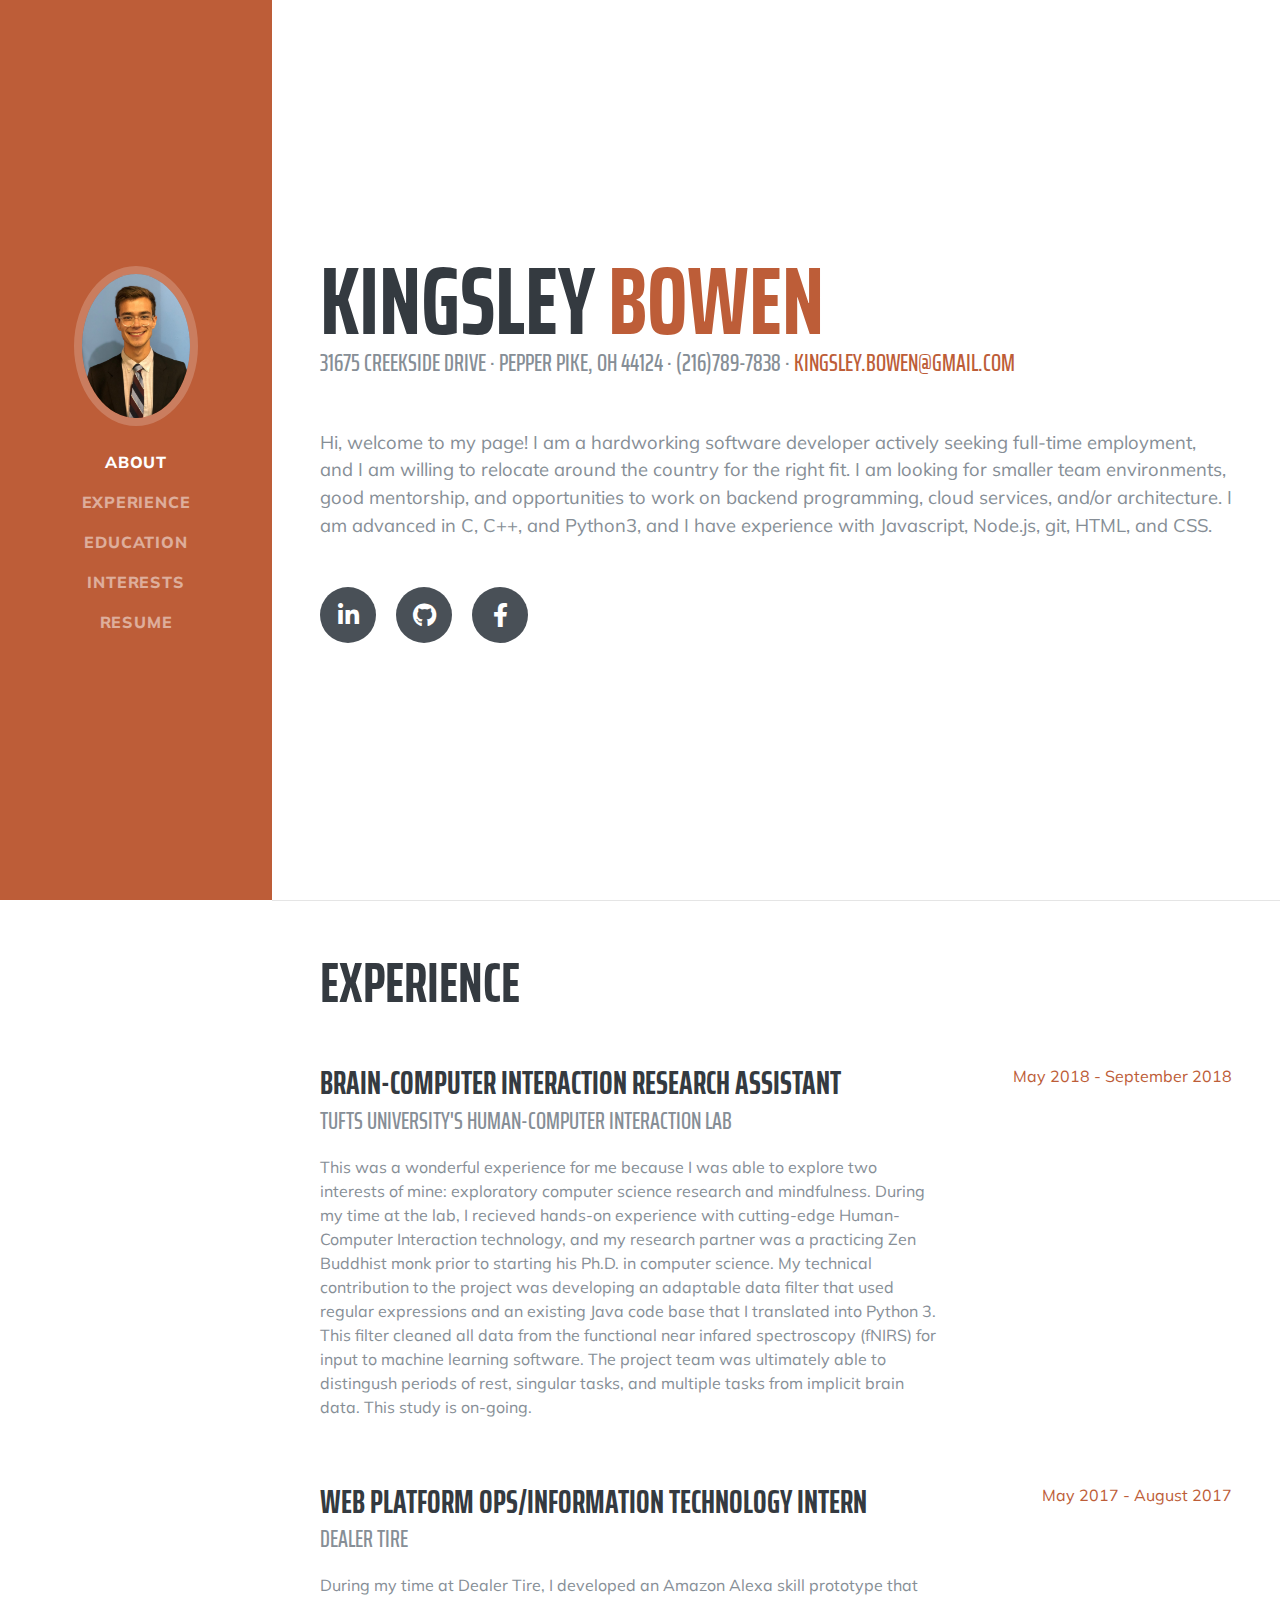
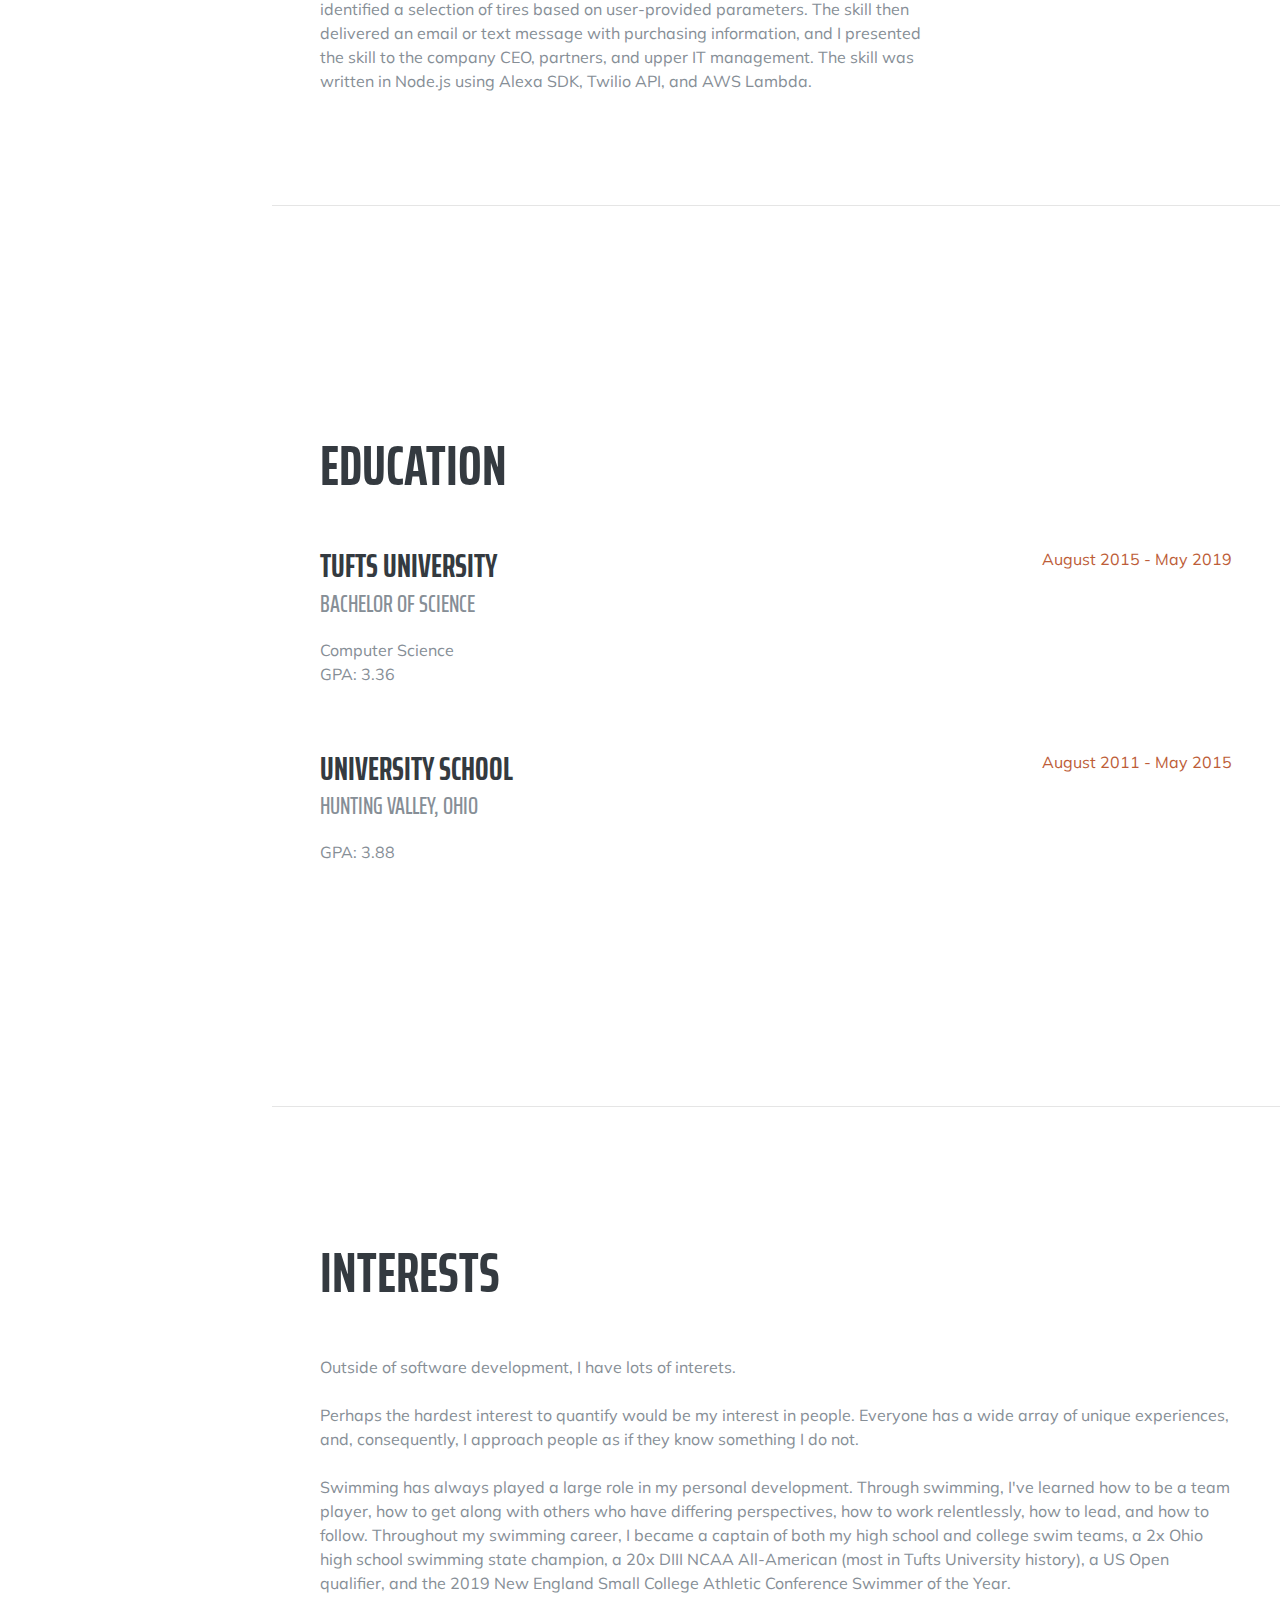
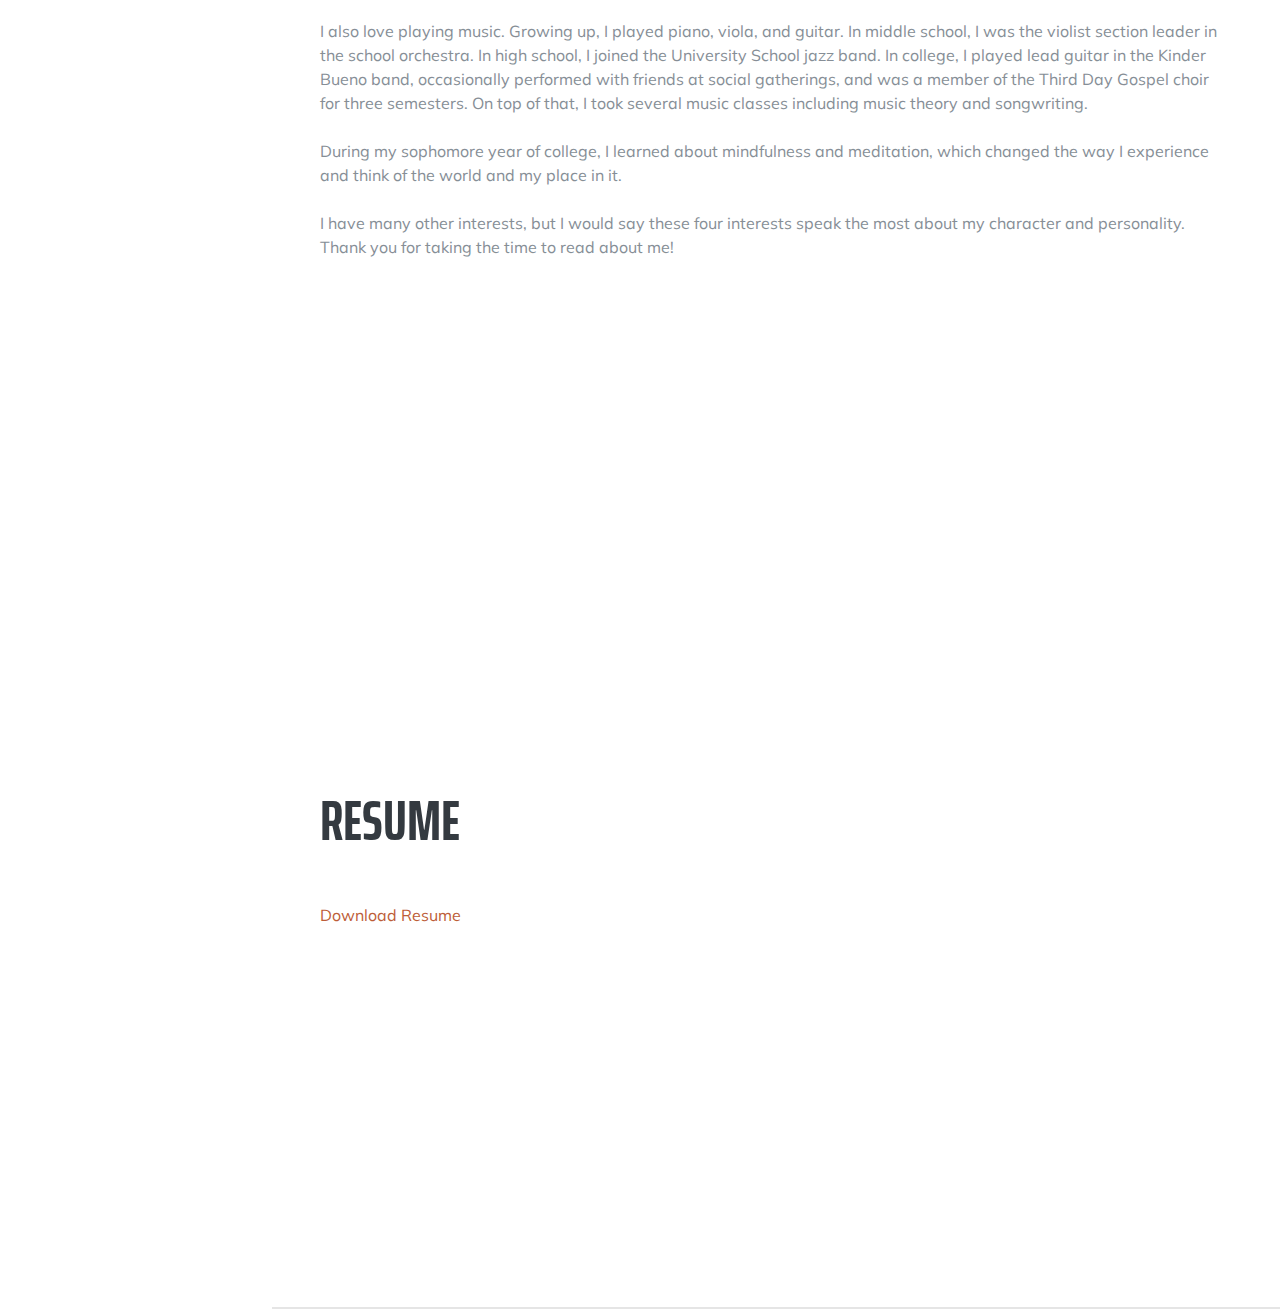
==== index.html @ fb2cfd01 "slightly shortened experience paragraph" ====
<!DOCTYPE html>
<html lang="en">

<head>

  <meta charset="utf-8">
  <meta name="viewport" content="width=device-width, initial-scale=1, shrink-to-fit=no">
  <meta name="description" content="">
  <meta name="author" content="">

  <title>Kingsley Bowen</title>

  <!-- Bootstrap core CSS -->
  <link href="vendor/bootstrap/css/bootstrap.min.css" rel="stylesheet">

  <!-- Custom fonts for this template -->
  <link href="https://fonts.googleapis.com/css?family=Saira+Extra+Condensed:500,700" rel="stylesheet">
  <link href="https://fonts.googleapis.com/css?family=Muli:400,400i,800,800i" rel="stylesheet">
  <link href="vendor/fontawesome-free/css/all.min.css" rel="stylesheet">

  <!-- Custom styles for this template -->
  <link href="css/resume.min.css" rel="stylesheet">

</head>

<body id="page-top">

  <nav class="navbar navbar-expand-lg navbar-dark bg-primary fixed-top" id="sideNav">
    <a class="navbar-brand js-scroll-trigger" href="#page-top">
      <span class="d-block d-lg-none">Kingsley Bowen</span>
      <span class="d-none d-lg-block">
        <img class="img-fluid img-profile rounded-circle mx-auto mb-2" src="kingsleypicture.jpg" alt="">
      </span>
    </a>
    <button class="navbar-toggler" type="button" data-toggle="collapse" data-target="#navbarSupportedContent" aria-controls="navbarSupportedContent" aria-expanded="false" aria-label="Toggle navigation">
      <span class="navbar-toggler-icon"></span>
    </button>
    <div class="collapse navbar-collapse" id="navbarSupportedContent">
      <ul class="navbar-nav">
        <li class="nav-item">
          <a class="nav-link js-scroll-trigger" href="#about">About</a>
        </li>
        <li class="nav-item">
          <a class="nav-link js-scroll-trigger" href="#experience">Experience</a>
        </li>
        <li class="nav-item">
          <a class="nav-link js-scroll-trigger" href="#education">Education</a>
        </li>
        <li class="nav-item">
          <a class="nav-link js-scroll-trigger" href="#interests">Interests</a>
        <li class="nav-item">
          <a class="nav-link js-scroll-trigger" href="#resume">Resume</a>
        </li>
      </ul>
    </div>
  </nav>

  <div class="container-fluid p-0">

    <section class="resume-section p-3 p-lg-5 d-flex align-items-center" id="about">
      <div class="w-100">
        <h1 class="mb-0">Kingsley
          <span class="text-primary">Bowen</span>
        </h1>
        <div class="subheading mb-5">31675 Creekside Drive · Pepper Pike, OH 44124 · (216)789-7838 ·
          <a href="mailto:name@email.com">kingsley.bowen@gmail.com</a>
        </div>
        <p class="lead mb-5"> Hi, welcome to my page! I am a hardworking software developer actively seeking full-time employment, and I am willing to relocate around the country for the right fit. I am looking for smaller team environments, good mentorship, and opportunities to work on backend programming, cloud services, and/or architecture. I am advanced in C, C++, and Python3, and I have experience with Javascript, Node.js, git, HTML, and CSS. </p>
        <div class="social-icons">
          <a href="https://www.linkedin.com/in/kingsleybowen/">
            <i class="fab fa-linkedin-in"></i>
          </a>
          <a href="https://github.com/Kingsleydb">
            <i class="fab fa-github"></i>
          </a>
          <a href="https://www.facebook.com/kingsley.bowen.1">
            <i class="fab fa-facebook-f"></i>
          </a>
        </div>
      </div>
    </section>

    <hr class="m-0">

    <section class="resume-section p-3 p-lg-5 d-flex justify-content-center" id="experience">
      <div class="w-100">
        <h2 class="mb-5">Experience</h2>

        <div class="resume-item d-flex flex-column flex-md-row justify-content-between mb-5">
          <div class="resume-content">
            <h3 class="mb-0">Brain-Computer Interaction Research Assistant</h3>
            <div class="subheading mb-3">Tufts University's Human-Computer Interaction Lab</div>
            <p> This was a wonderful experience for me because I was able to explore two interests of mine: exploratory computer science research and mindfulness. During my time at the lab, I recieved hands-on experience with cutting-edge Human-Computer Interaction technology, and my research partner was a practicing Zen Buddhist monk prior to starting his Ph.D. in computer science. My technical contribution to the project was developing an adaptable data filter that used regular expressions and an existing Java code base that I translated into Python 3. This filter cleaned all data from the functional near infared spectroscopy (fNIRS) for input to machine learning software. The project team was ultimately able to distingush periods of rest, singular tasks, and multiple tasks from implicit brain data. This study is on-going. </p>
          </div>
          <div class="resume-date text-md-right">
            <span class="text-primary">May 2018 - September 2018</span>
          </div>
        </div>

        <div class="resume-item d-flex flex-column flex-md-row justify-content-between mb-5">
          <div class="resume-content">
            <h3 class="mb-0">Web Platform Ops/Information Technology Intern</h3>
            <div class="subheading mb-3">Dealer Tire</div>
            <p> During my time at Dealer Tire, I developed an Amazon Alexa skill prototype that identified a selection of tires based on user-provided parameters. The skill then delivered an email or text message with purchasing information, and I presented the skill to the company CEO, partners, and upper IT management. The skill was written in Node.js using Alexa SDK, Twilio API, and AWS Lambda. </p>
          </div>
          <div class="resume-date text-md-right">
            <span class="text-primary">May 2017 - August 2017</span>
          </div>
        </div>
      </div>

    </section>

    <hr class="m-0">

    <section class="resume-section p-3 p-lg-5 d-flex align-items-center" id="education">
      <div class="w-100">
        <h2 class="mb-5">Education</h2>

        <div class="resume-item d-flex flex-column flex-md-row justify-content-between mb-5">
          <div class="resume-content">
            <h3 class="mb-0">Tufts University</h3>
            <div class="subheading mb-3">Bachelor of Science</div>
            <div>Computer Science</div>
            <p>GPA: 3.36</p>
          </div>
          <div class="resume-date text-md-right">
            <span class="text-primary">August 2015 - May 2019</span>
          </div>
        </div>

        <div class="resume-item d-flex flex-column flex-md-row justify-content-between">
          <div class="resume-content">
            <h3 class="mb-0">University School</h3>
            <div class="subheading mb-3">Hunting Valley, Ohio</div>
            <p>GPA: 3.88</p>
          </div>
          <div class="resume-date text-md-right">
            <span class="text-primary">August 2011 - May 2015</span>
          </div>
        </div>

      </div>
    </section>

    <hr class="m-0">

    <section class="resume-section p-3 p-lg-5 d-flex align-items-center" id="interests">
      <div class="w-100">
        <h2 class="mb-5">Interests</h2>
        <p> Outside of software development, I have lots of interets. 
            <br> <br> 
            Perhaps the hardest interest to quantify would be my interest in people. Everyone has a wide array of unique experiences, and, consequently, I approach people as if they know something I do not. 
            <br> <br> 
            Swimming has always played a large role in my personal development. Through swimming, I've learned how to be a team player, how to get along with others who have differing perspectives, how to work relentlessly, how to lead, and how to follow. Throughout my swimming career, I became a captain of both my high school and college swim teams, a 2x Ohio  high school swimming state champion, a 20x DIII NCAA All-American (most in Tufts University history), a US Open qualifier, and the 2019 New England Small College Athletic Conference Swimmer of the Year. 
            <br> <br> 
            I also love playing music. Growing up, I played piano, viola, and guitar. In middle school, I was the violist section leader in the school orchestra. In high school, I joined the University School jazz band. In college, I played lead guitar in the Kinder Bueno band, occasionally performed with friends at social gatherings, and was a member of the Third Day Gospel choir for three semesters. On top of that, I took several music classes including music theory and songwriting. 
            <br> <br> 
            During my sophomore year of college, I learned about mindfulness and meditation, which changed the way I experience and think of the world and my place in it. 
            <br> <br> 
            I have many other interests, but I would say these four interests speak the most about my character and personality. Thank you for taking the time to read about me!

        </p>
      </div>
    </section>

    <section class="resume-section p-3 p-lg-5 d-flex align-items-center" id="resume">
      <div class="w-100">
        <h2 class="mb-5">Resume</h2>
        <a href = "KingsleyBowen_Resume.pdf"> Download Resume </a> 

      </div>
    </section>

    <hr class="m-0">


    <hr class="m-0">
  </div>

  <!-- Bootstrap core JavaScript -->
  <script src="vendor/jquery/jquery.min.js"></script>
  <script src="vendor/bootstrap/js/bootstrap.bundle.min.js"></script>

  <!-- Plugin JavaScript -->
  <script src="vendor/jquery-easing/jquery.easing.min.js"></script>

  <!-- Custom scripts for this template -->
  <script src="js/resume.min.js"></script>

</body>

</html>
---- css/resume.min.css ----
/*!
 * Start Bootstrap - Resume v5.0.7 (https://startbootstrap.com/template-overviews/resume)
 * Copyright 2013-2019 Start Bootstrap
 * Licensed under MIT (https://github.com/BlackrockDigital/startbootstrap-resume/blob/master/LICENSE)
 */body{font-family:Muli,-apple-system,BlinkMacSystemFont,'Segoe UI',Roboto,'Helvetica Neue',Arial,sans-serif,'Apple Color Emoji','Segoe UI Emoji','Segoe UI Symbol','Noto Color Emoji';padding-top:54px;color:#868e96}@media (min-width:992px){body{padding-top:0;padding-left:17rem}}h1,h2,h3,h4,h5,h6{font-family:'Saira Extra Condensed',-apple-system,BlinkMacSystemFont,'Segoe UI',Roboto,'Helvetica Neue',Arial,sans-serif,'Apple Color Emoji','Segoe UI Emoji','Segoe UI Symbol','Noto Color Emoji';font-weight:700;text-transform:uppercase;color:#343a40}h1{font-size:6rem;line-height:5.5rem}h2{font-size:3.5rem}h3{font-size:2rem}p.lead{font-size:1.15rem;font-weight:400}.subheading{text-transform:uppercase;font-weight:500;font-family:'Saira Extra Condensed',-apple-system,BlinkMacSystemFont,'Segoe UI',Roboto,'Helvetica Neue',Arial,sans-serif,'Apple Color Emoji','Segoe UI Emoji','Segoe UI Symbol','Noto Color Emoji';font-size:1.5rem}.social-icons a{display:inline-block;height:3.5rem;width:3.5rem;background-color:#495057;color:#fff!important;border-radius:100%;text-align:center;font-size:1.5rem;line-height:3.5rem;margin-right:1rem}.social-icons a:last-child{margin-right:0}.social-icons a:hover{background-color:#bd5d38}.dev-icons{font-size:3rem}.dev-icons .list-inline-item i:hover{color:#bd5d38}#sideNav .navbar-nav .nav-item .nav-link{font-weight:800;letter-spacing:.05rem;text-transform:uppercase}#sideNav .navbar-toggler:focus{outline-color:#d48a6e}@media (min-width:992px){#sideNav{text-align:center;position:fixed;top:0;left:0;display:-webkit-box;display:-ms-flexbox;display:flex;-webkit-box-orient:vertical;-webkit-box-direction:normal;-ms-flex-direction:column;flex-direction:column;width:17rem;height:100vh}#sideNav .navbar-brand{display:-webkit-box;display:-ms-flexbox;display:flex;margin:auto auto 0;padding:.5rem}#sideNav .navbar-brand .img-profile{max-width:10rem;max-height:10rem;border:.5rem solid rgba(255,255,255,.2)}#sideNav .navbar-collapse{display:-webkit-box;display:-ms-flexbox;display:flex;-webkit-box-align:start;-ms-flex-align:start;align-items:flex-start;-webkit-box-flex:0;-ms-flex-positive:0;flex-grow:0;width:100%;margin-bottom:auto}#sideNav .navbar-collapse .navbar-nav{-webkit-box-orient:vertical;-webkit-box-direction:normal;-ms-flex-direction:column;flex-direction:column;width:100%}#sideNav .navbar-collapse .navbar-nav .nav-item{display:block}#sideNav .navbar-collapse .navbar-nav .nav-item .nav-link{display:block}}section.resume-section{padding-top:5rem!important;padding-bottom:5rem!important;max-width:75rem}section.resume-section .resume-item .resume-date{min-width:none}@media (min-width:768px){section.resume-section{min-height:100vh}section.resume-section .resume-item .resume-date{min-width:18rem}}@media (min-width:992px){section.resume-section{padding-top:3rem!important;padding-bottom:3rem!important}}.bg-primary{background-color:#bd5d38!important}.text-primary{color:#bd5d38!important}a{color:#bd5d38}a:active,a:focus,a:hover{color:#824027}
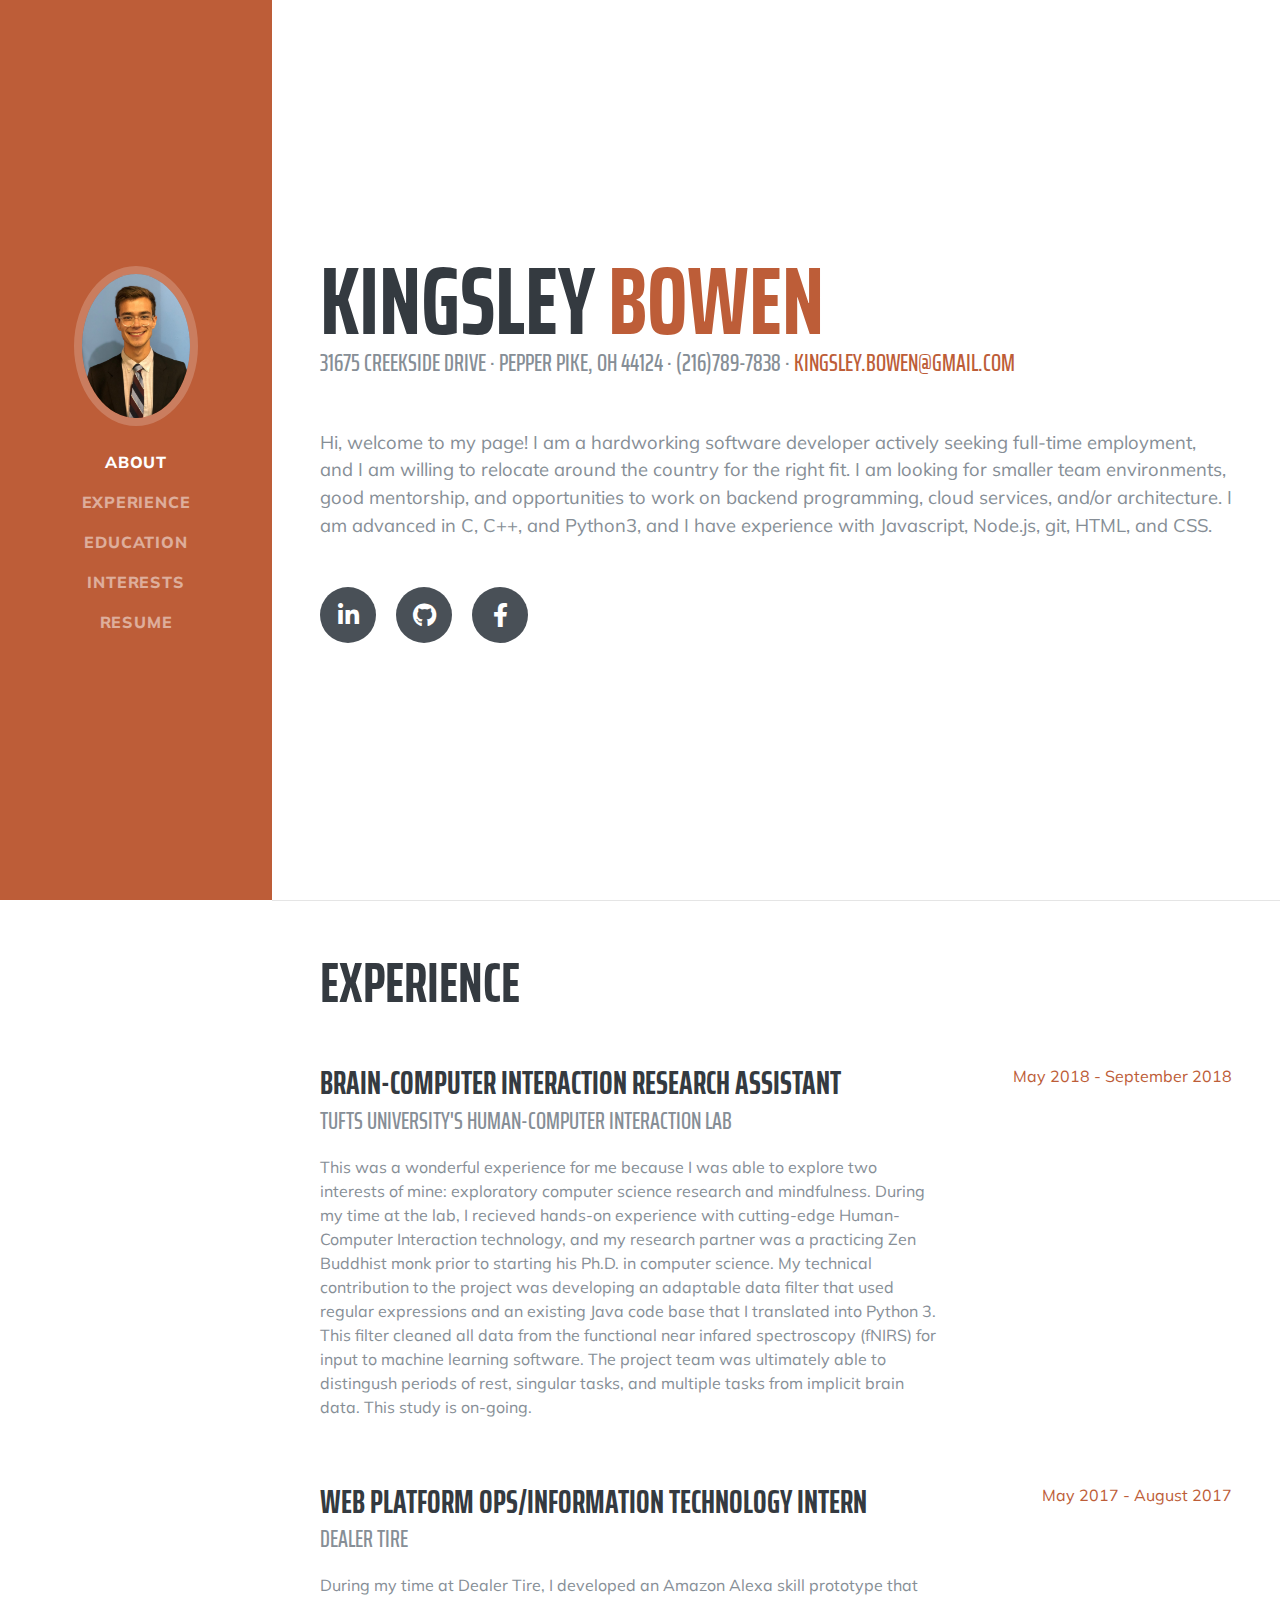
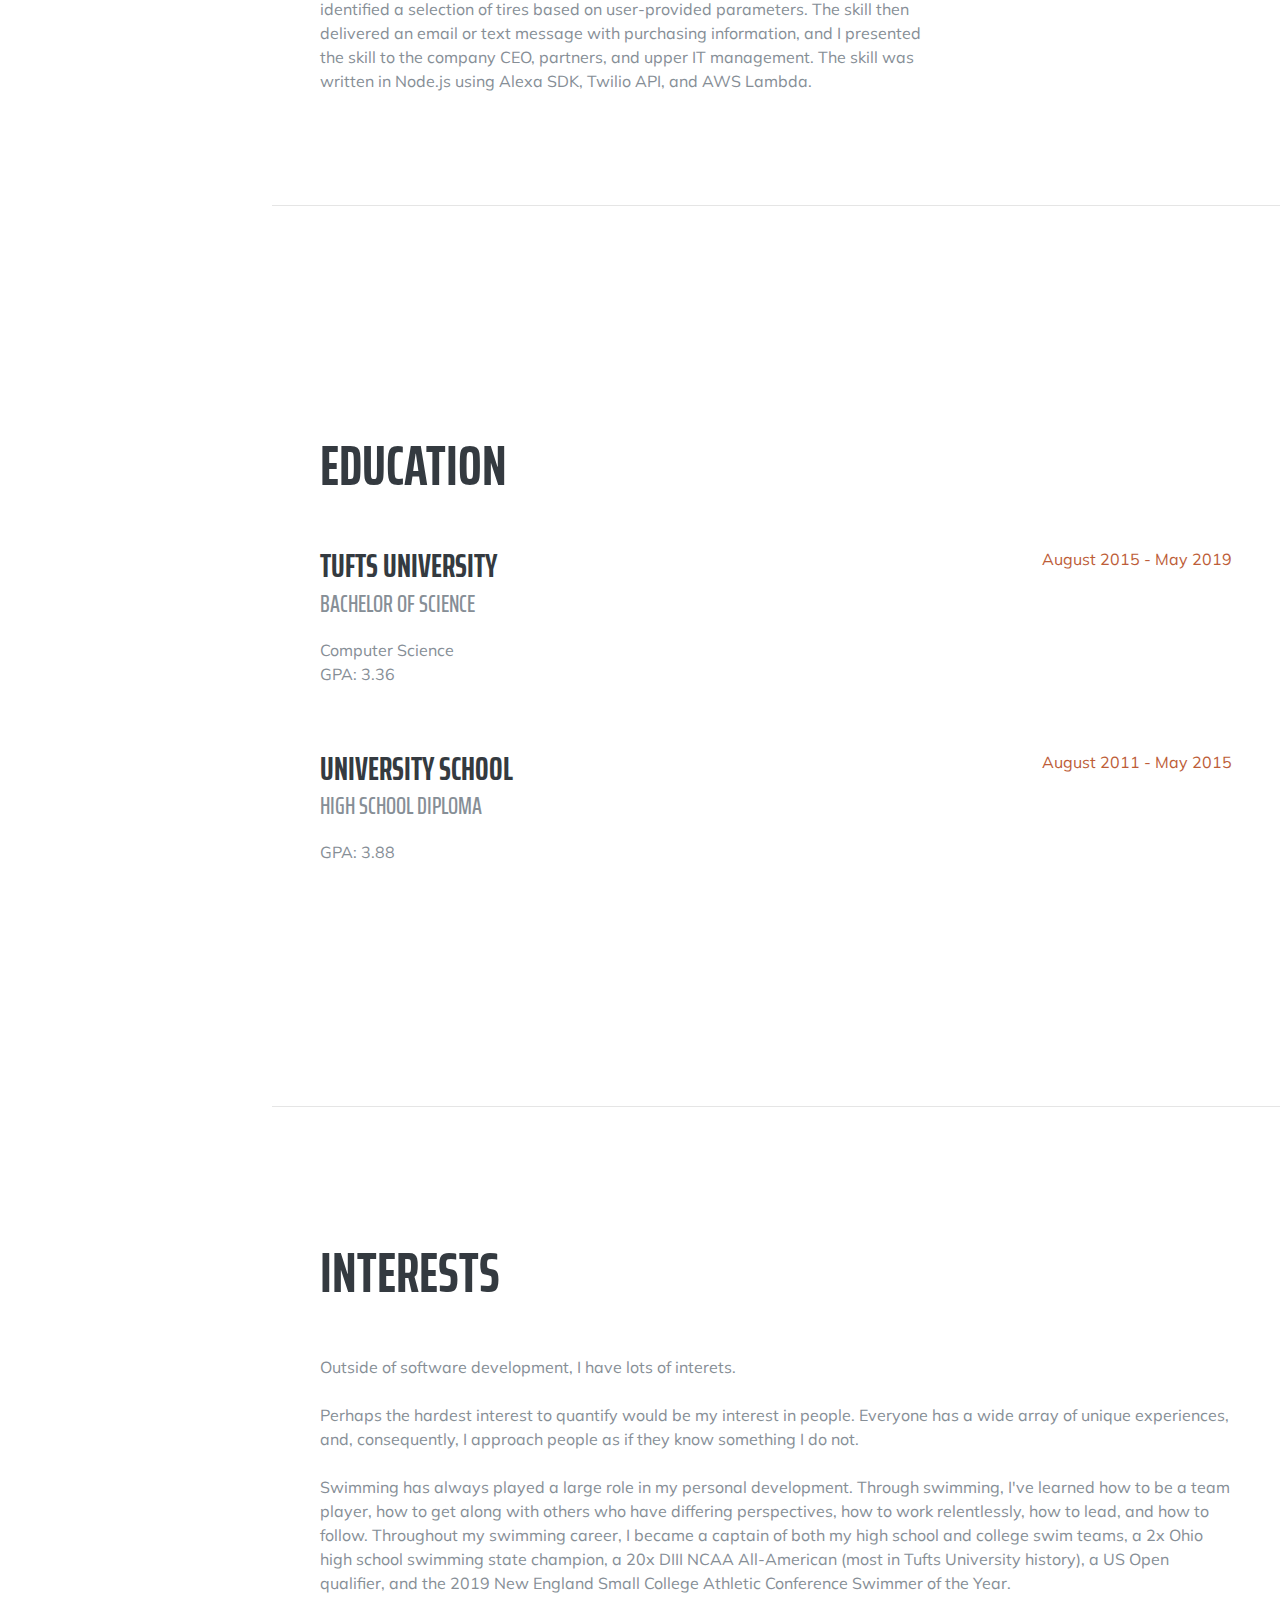
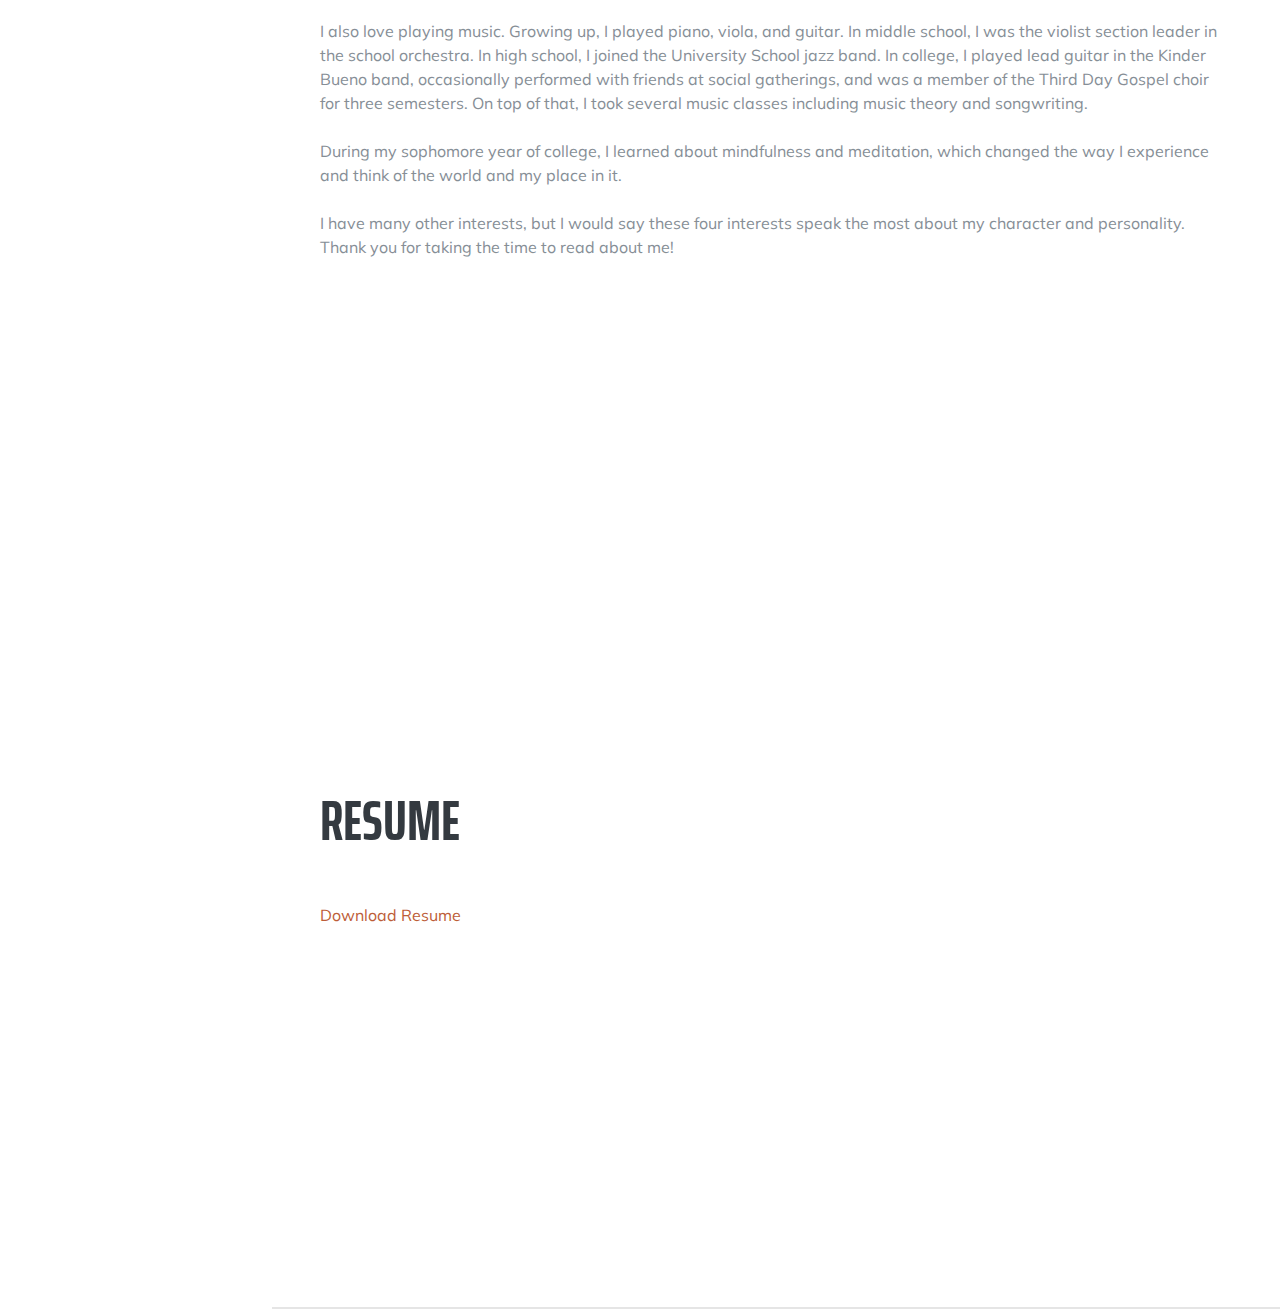
==== commit e3c736af: "consistency with format" ====
--- a/index.html
+++ b/index.html
@@ -132,7 +132,7 @@
         <div class="resume-item d-flex flex-column flex-md-row justify-content-between">
           <div class="resume-content">
             <h3 class="mb-0">University School</h3>
-            <div class="subheading mb-3">Hunting Valley, Ohio</div>
+            <div class="subheading mb-3">High School Diploma</div>
             <p>GPA: 3.88</p>
           </div>
           <div class="resume-date text-md-right">
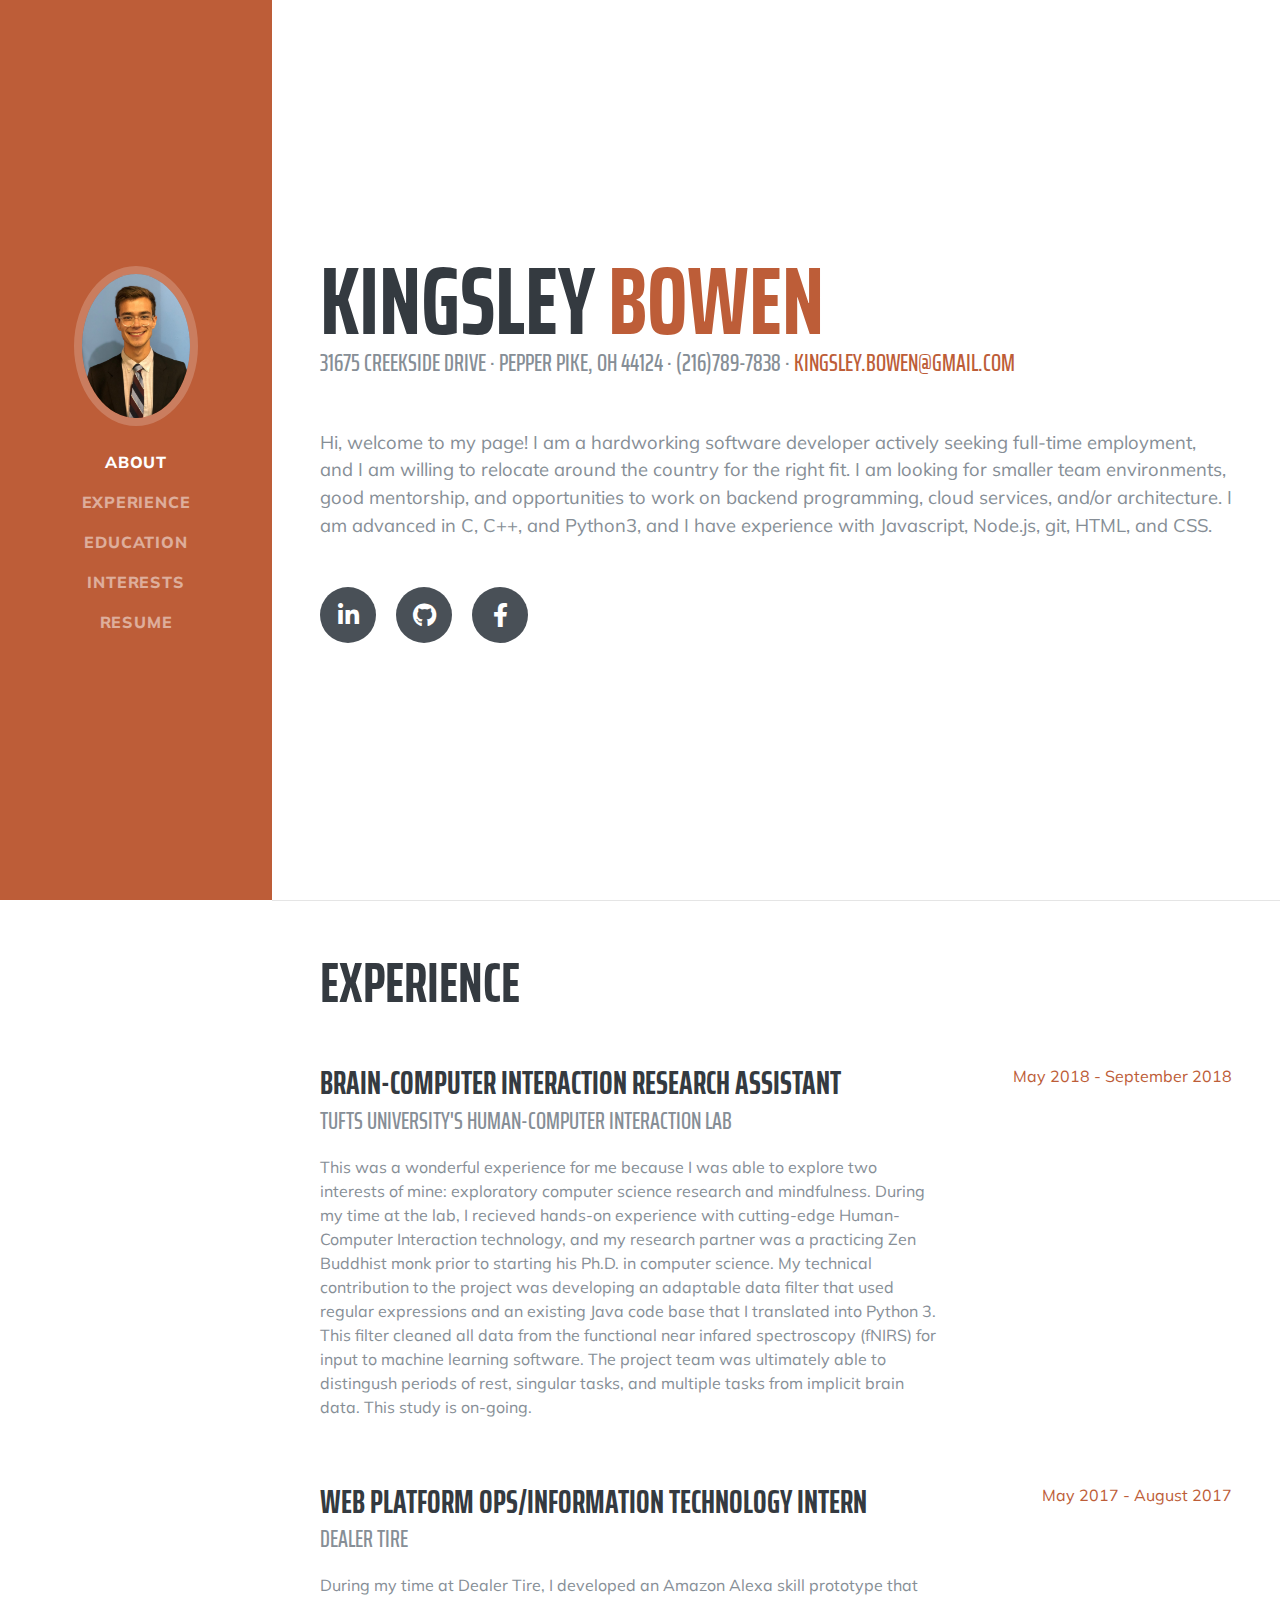
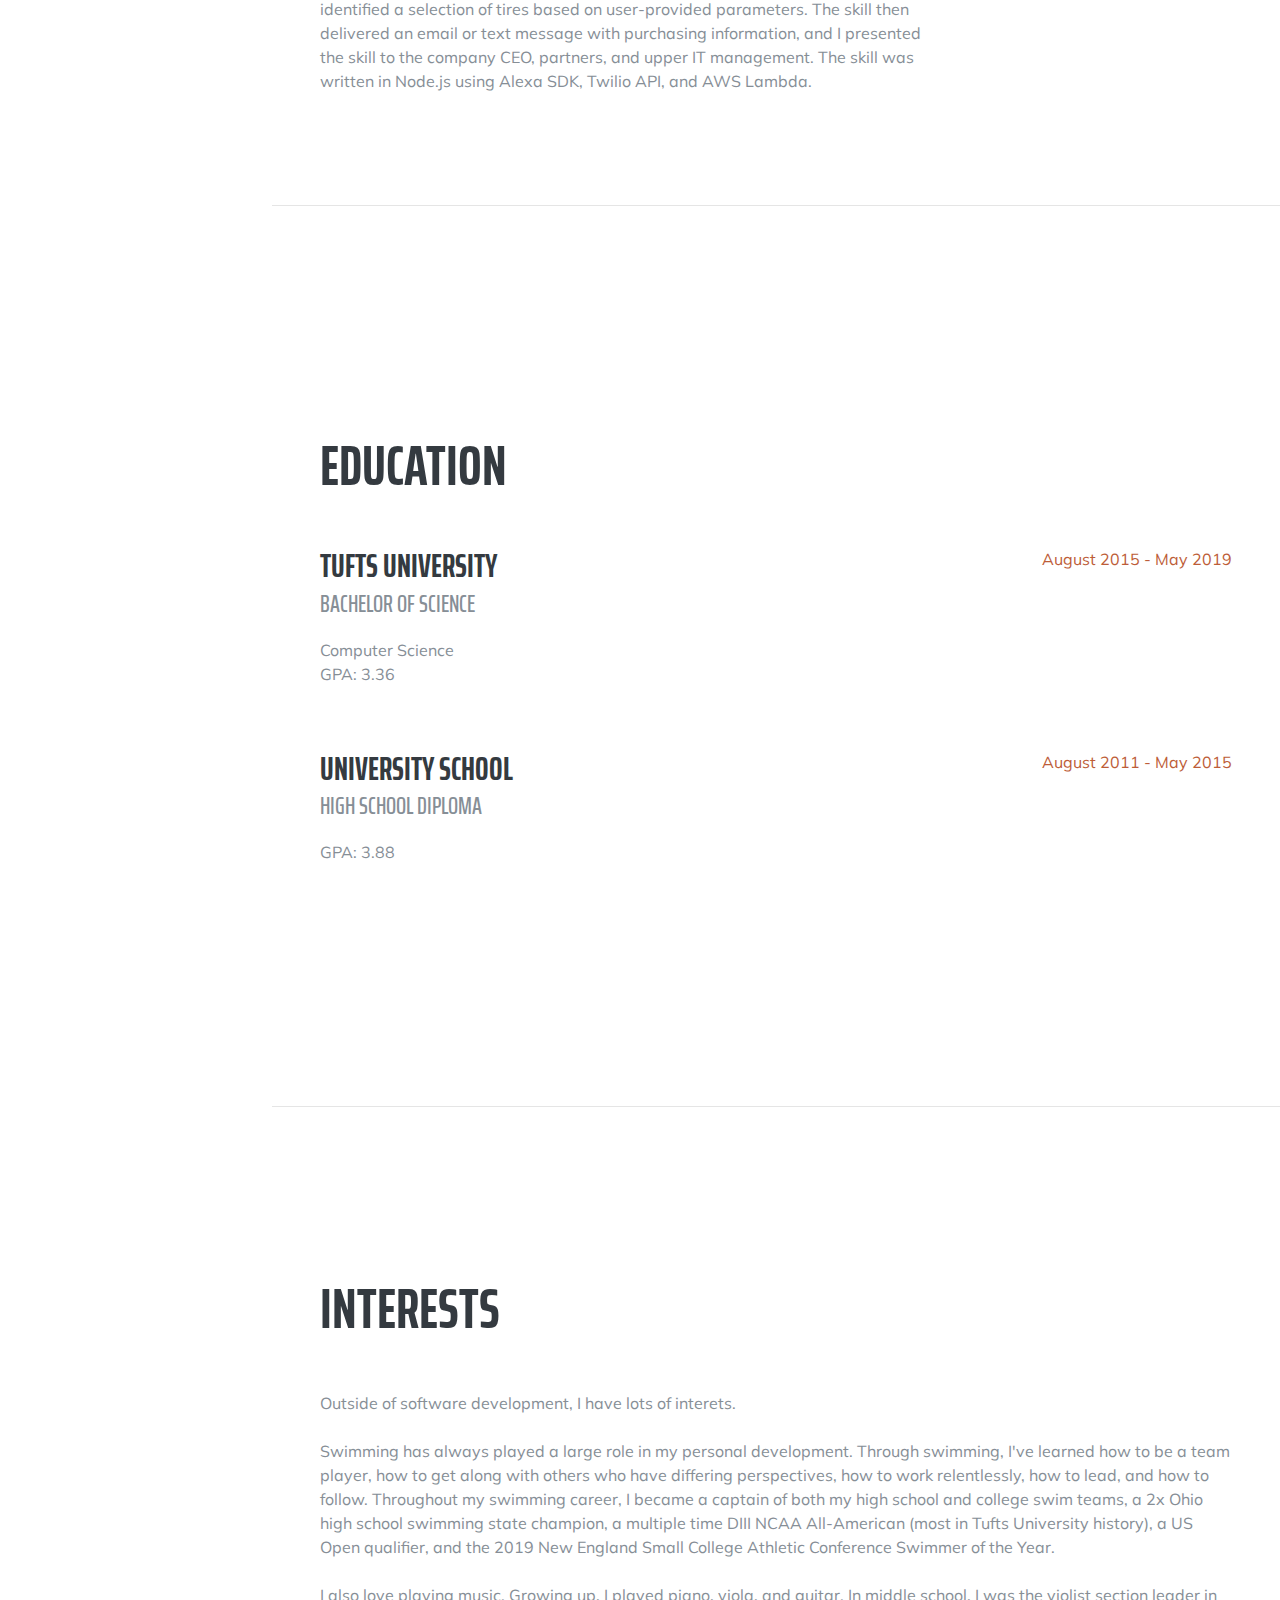
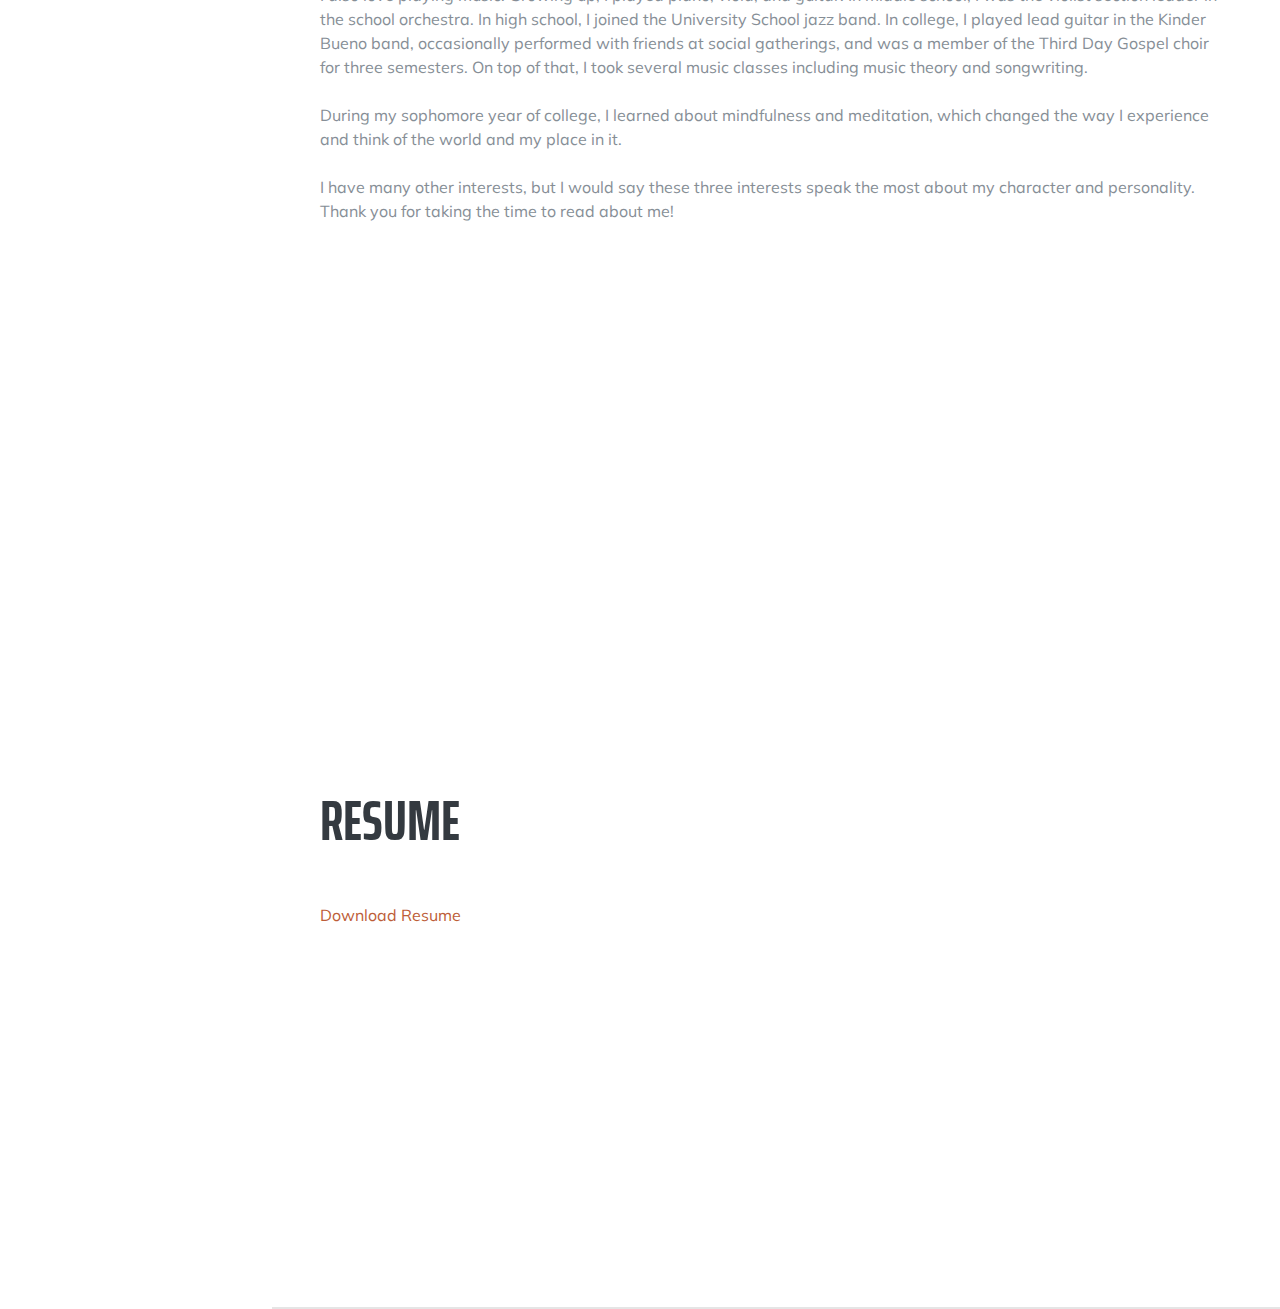
==== commit 4b6b4452: "Removed people from interests" ====
--- a/index.html
+++ b/index.html
@@ -149,16 +149,15 @@
       <div class="w-100">
         <h2 class="mb-5">Interests</h2>
         <p> Outside of software development, I have lots of interets. 
+      
             <br> <br> 
-            Perhaps the hardest interest to quantify would be my interest in people. Everyone has a wide array of unique experiences, and, consequently, I approach people as if they know something I do not. 
-            <br> <br> 
-            Swimming has always played a large role in my personal development. Through swimming, I've learned how to be a team player, how to get along with others who have differing perspectives, how to work relentlessly, how to lead, and how to follow. Throughout my swimming career, I became a captain of both my high school and college swim teams, a 2x Ohio  high school swimming state champion, a 20x DIII NCAA All-American (most in Tufts University history), a US Open qualifier, and the 2019 New England Small College Athletic Conference Swimmer of the Year. 
+            Swimming has always played a large role in my personal development. Through swimming, I've learned how to be a team player, how to get along with others who have differing perspectives, how to work relentlessly, how to lead, and how to follow. Throughout my swimming career, I became a captain of both my high school and college swim teams, a 2x Ohio  high school swimming state champion, a multiple time DIII NCAA All-American (most in Tufts University history), a US Open qualifier, and the 2019 New England Small College Athletic Conference Swimmer of the Year. 
             <br> <br> 
             I also love playing music. Growing up, I played piano, viola, and guitar. In middle school, I was the violist section leader in the school orchestra. In high school, I joined the University School jazz band. In college, I played lead guitar in the Kinder Bueno band, occasionally performed with friends at social gatherings, and was a member of the Third Day Gospel choir for three semesters. On top of that, I took several music classes including music theory and songwriting. 
             <br> <br> 
             During my sophomore year of college, I learned about mindfulness and meditation, which changed the way I experience and think of the world and my place in it. 
             <br> <br> 
-            I have many other interests, but I would say these four interests speak the most about my character and personality. Thank you for taking the time to read about me!
+            I have many other interests, but I would say these three interests speak the most about my character and personality. Thank you for taking the time to read about me!
 
         </p>
       </div>
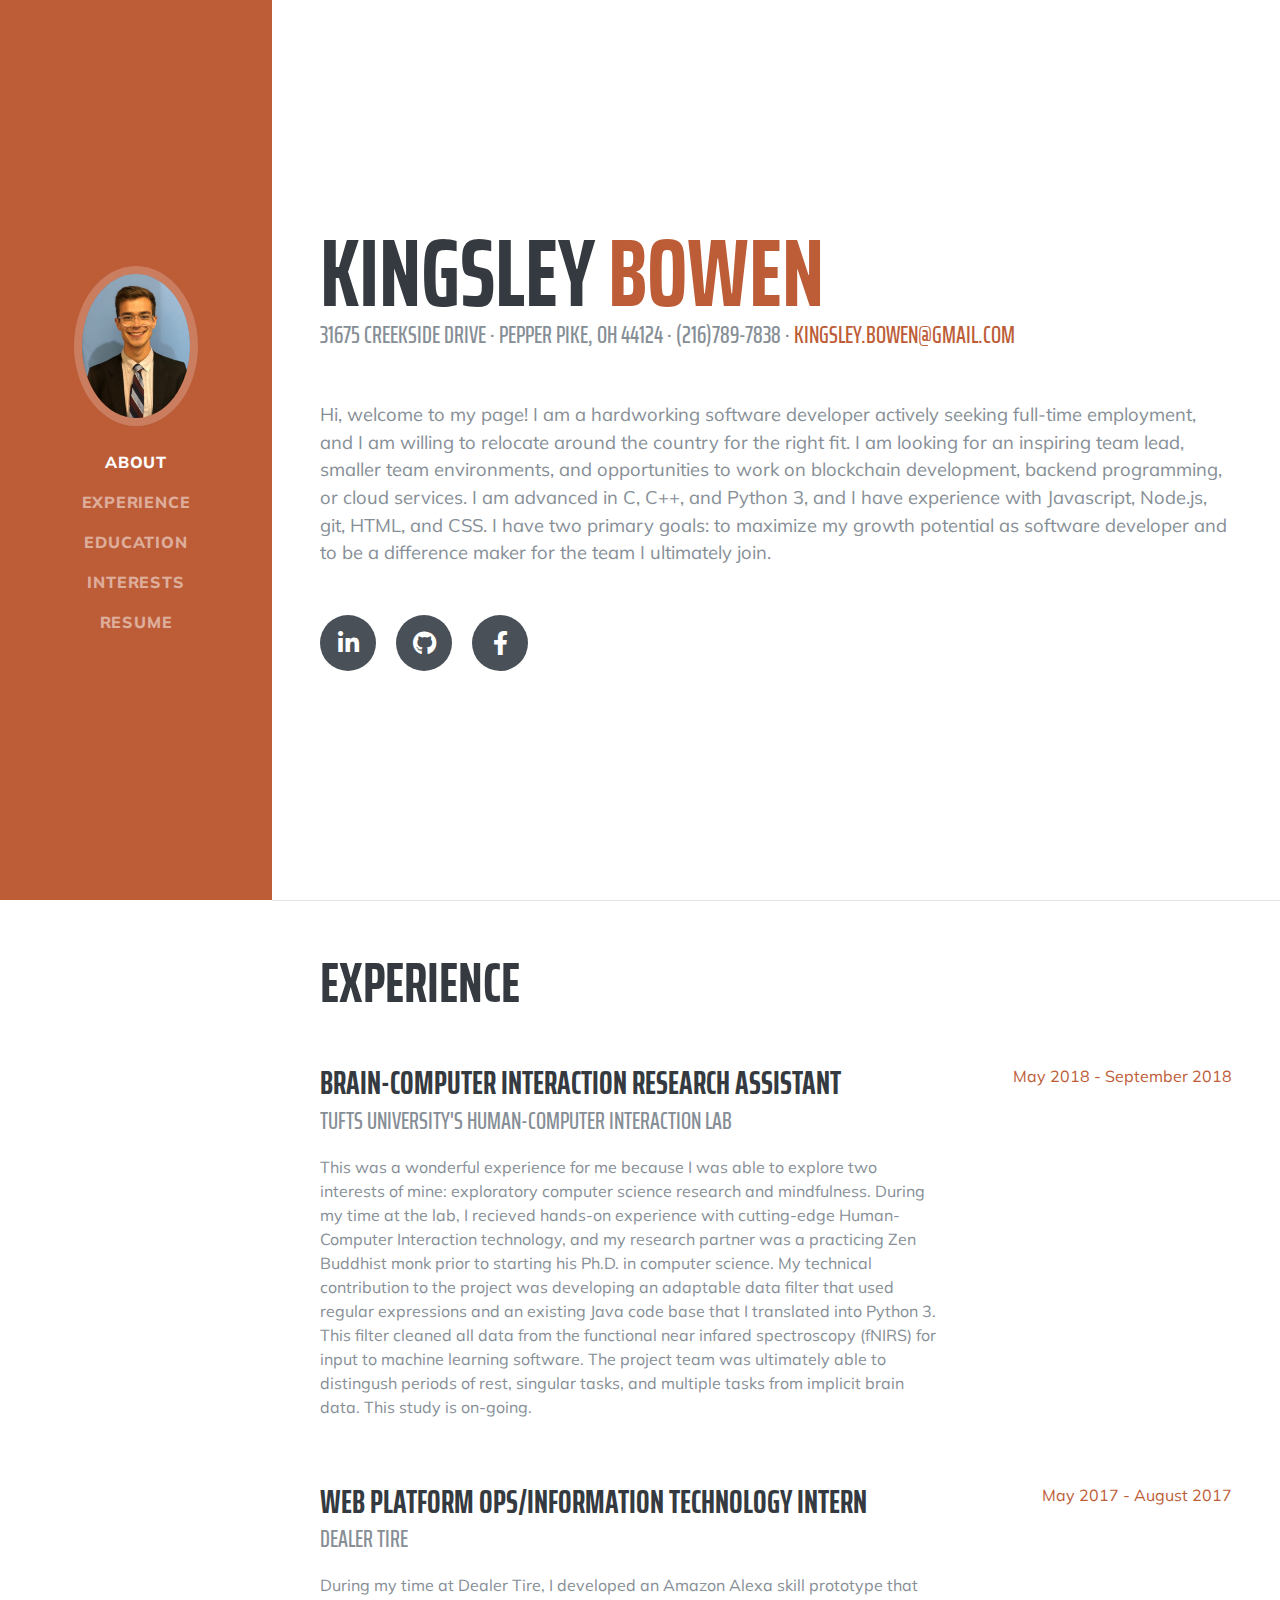
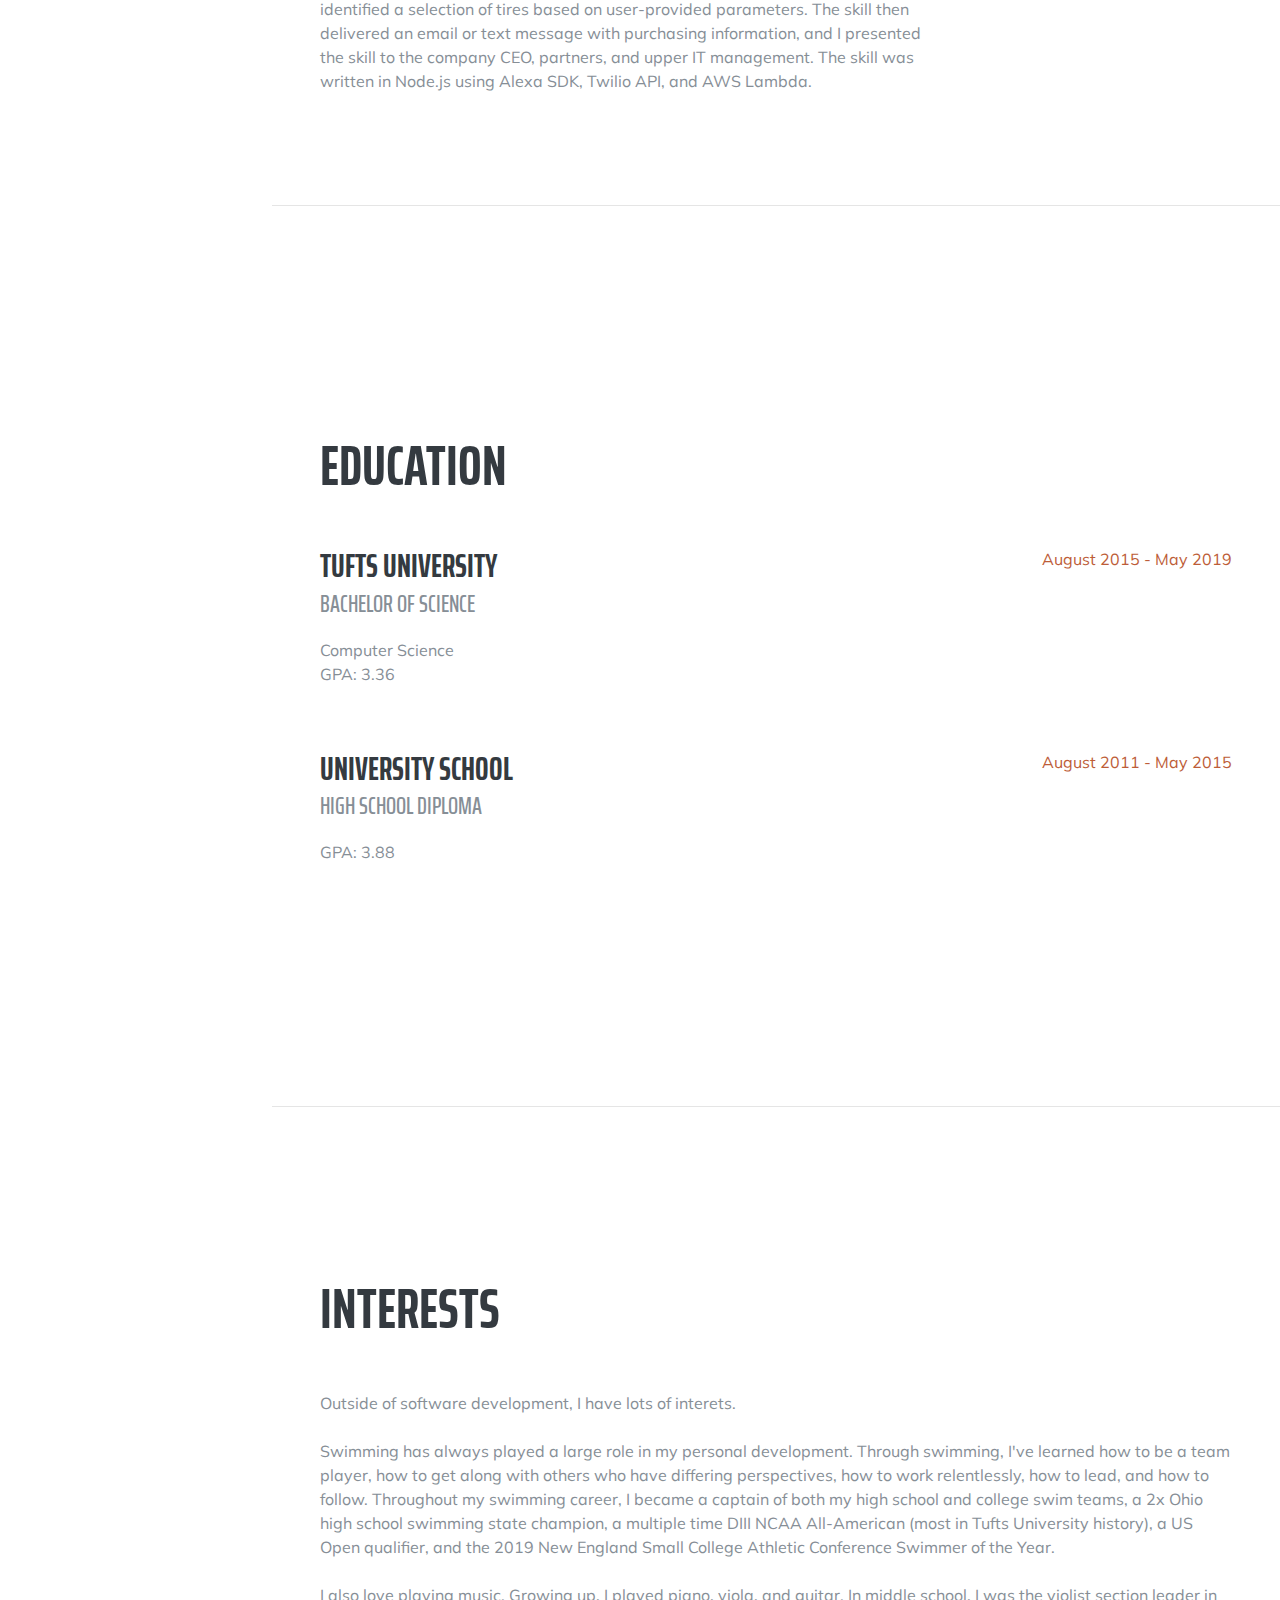
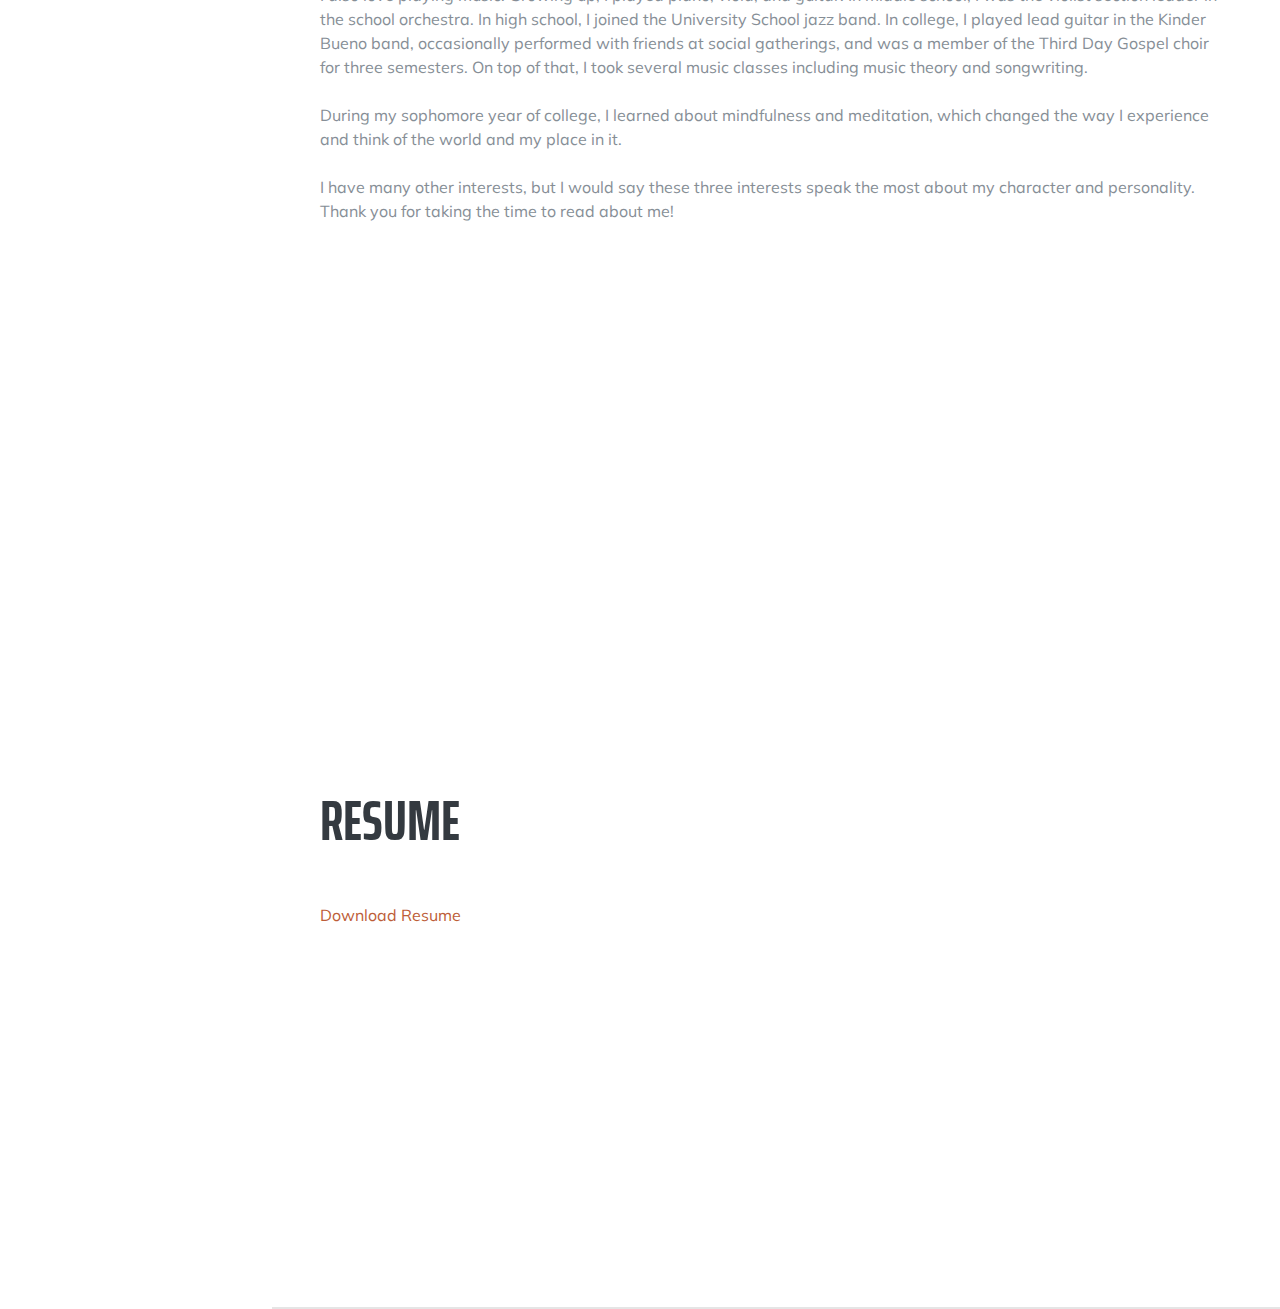
==== commit b3a36830: "Changed about" ====
--- a/index.html
+++ b/index.html
@@ -65,7 +65,7 @@
         <div class="subheading mb-5">31675 Creekside Drive · Pepper Pike, OH 44124 · (216)789-7838 ·
           <a href="mailto:name@email.com">kingsley.bowen@gmail.com</a>
         </div>
-        <p class="lead mb-5"> Hi, welcome to my page! I am a hardworking software developer actively seeking full-time employment, and I am willing to relocate around the country for the right fit. I am looking for smaller team environments, good mentorship, and opportunities to work on backend programming, cloud services, and/or architecture. I am advanced in C, C++, and Python3, and I have experience with Javascript, Node.js, git, HTML, and CSS. </p>
+        <p class="lead mb-5"> Hi, welcome to my page! I am a hardworking software developer actively seeking full-time employment, and I am willing to relocate around the country for the right fit. I am looking for an inspiring team lead, smaller team environments, and opportunities to work on blockchain development, backend programming, or cloud services. I am advanced in C, C++, and Python 3, and I have experience with Javascript, Node.js, git, HTML, and CSS. I have two primary goals: to maximize my growth potential as software developer and to be a difference maker for the team I ultimately join. </p>
         <div class="social-icons">
           <a href="https://www.linkedin.com/in/kingsleybowen/">
             <i class="fab fa-linkedin-in"></i>
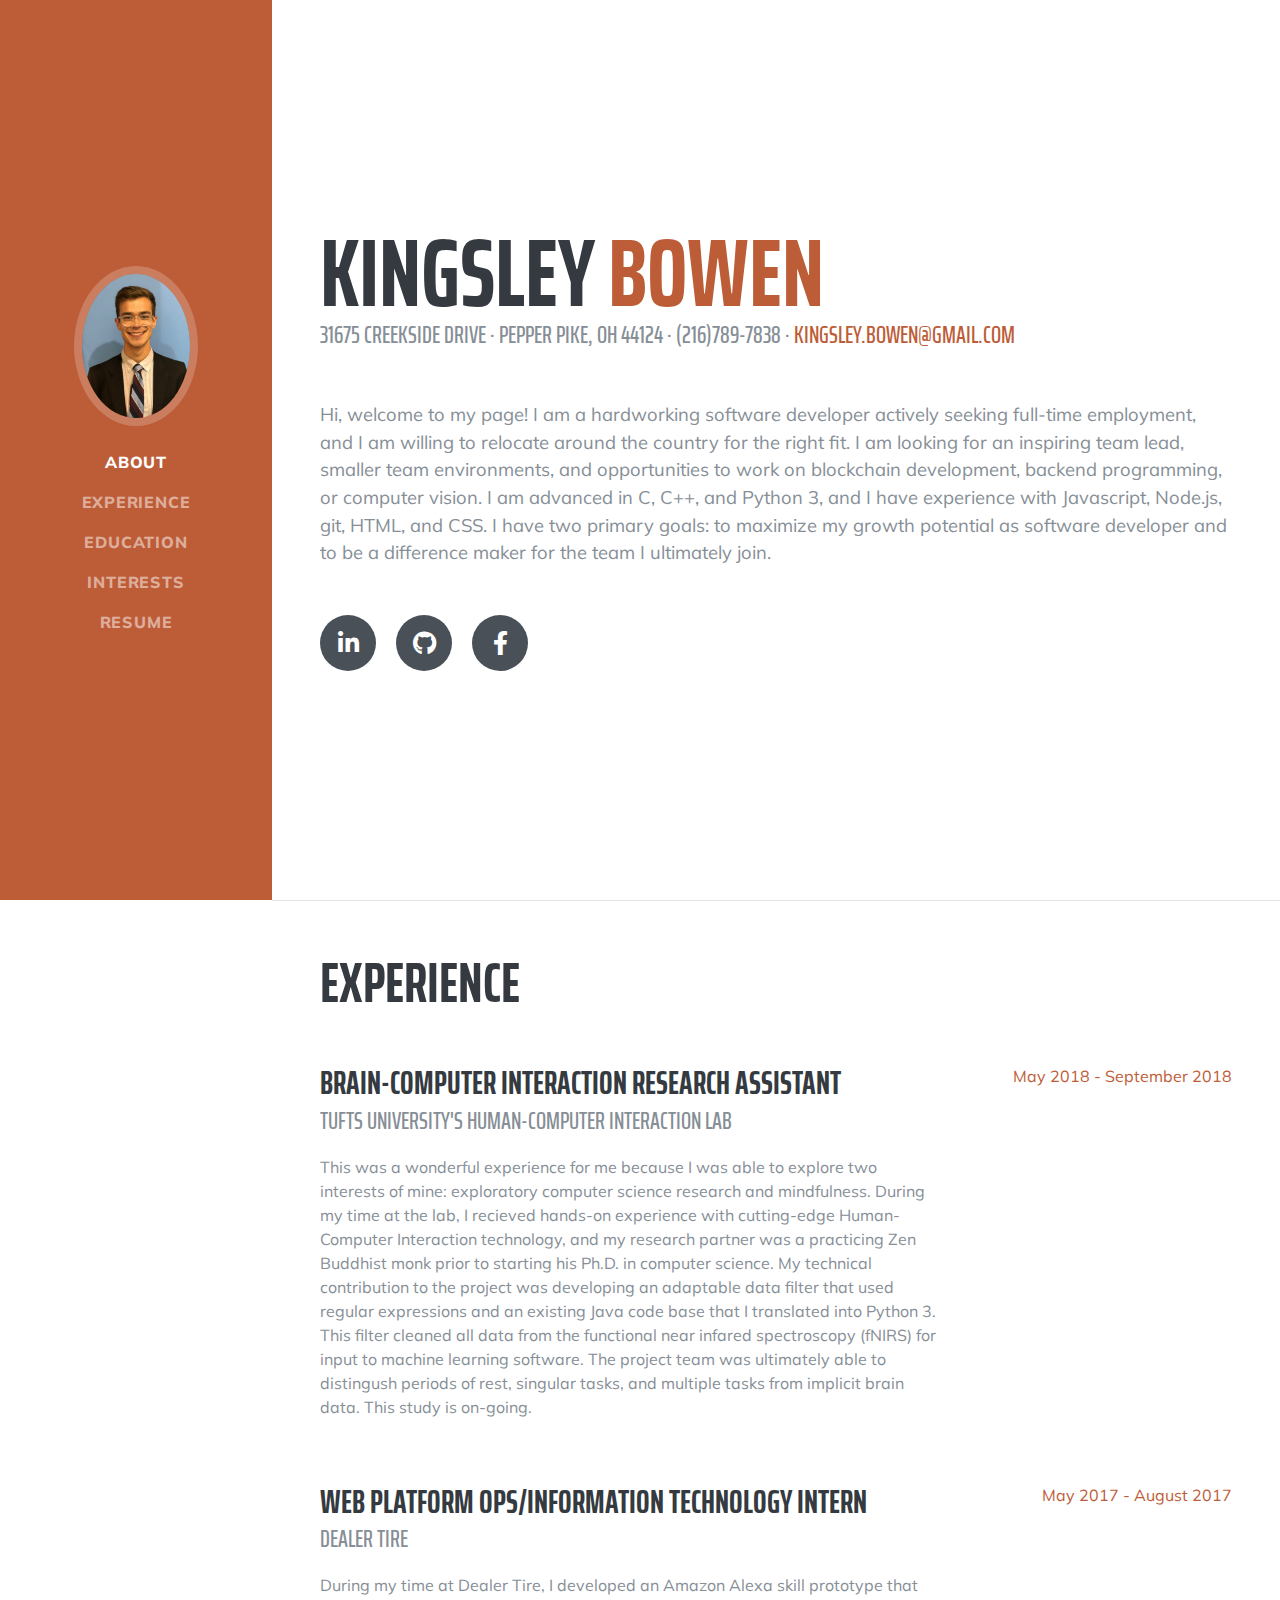
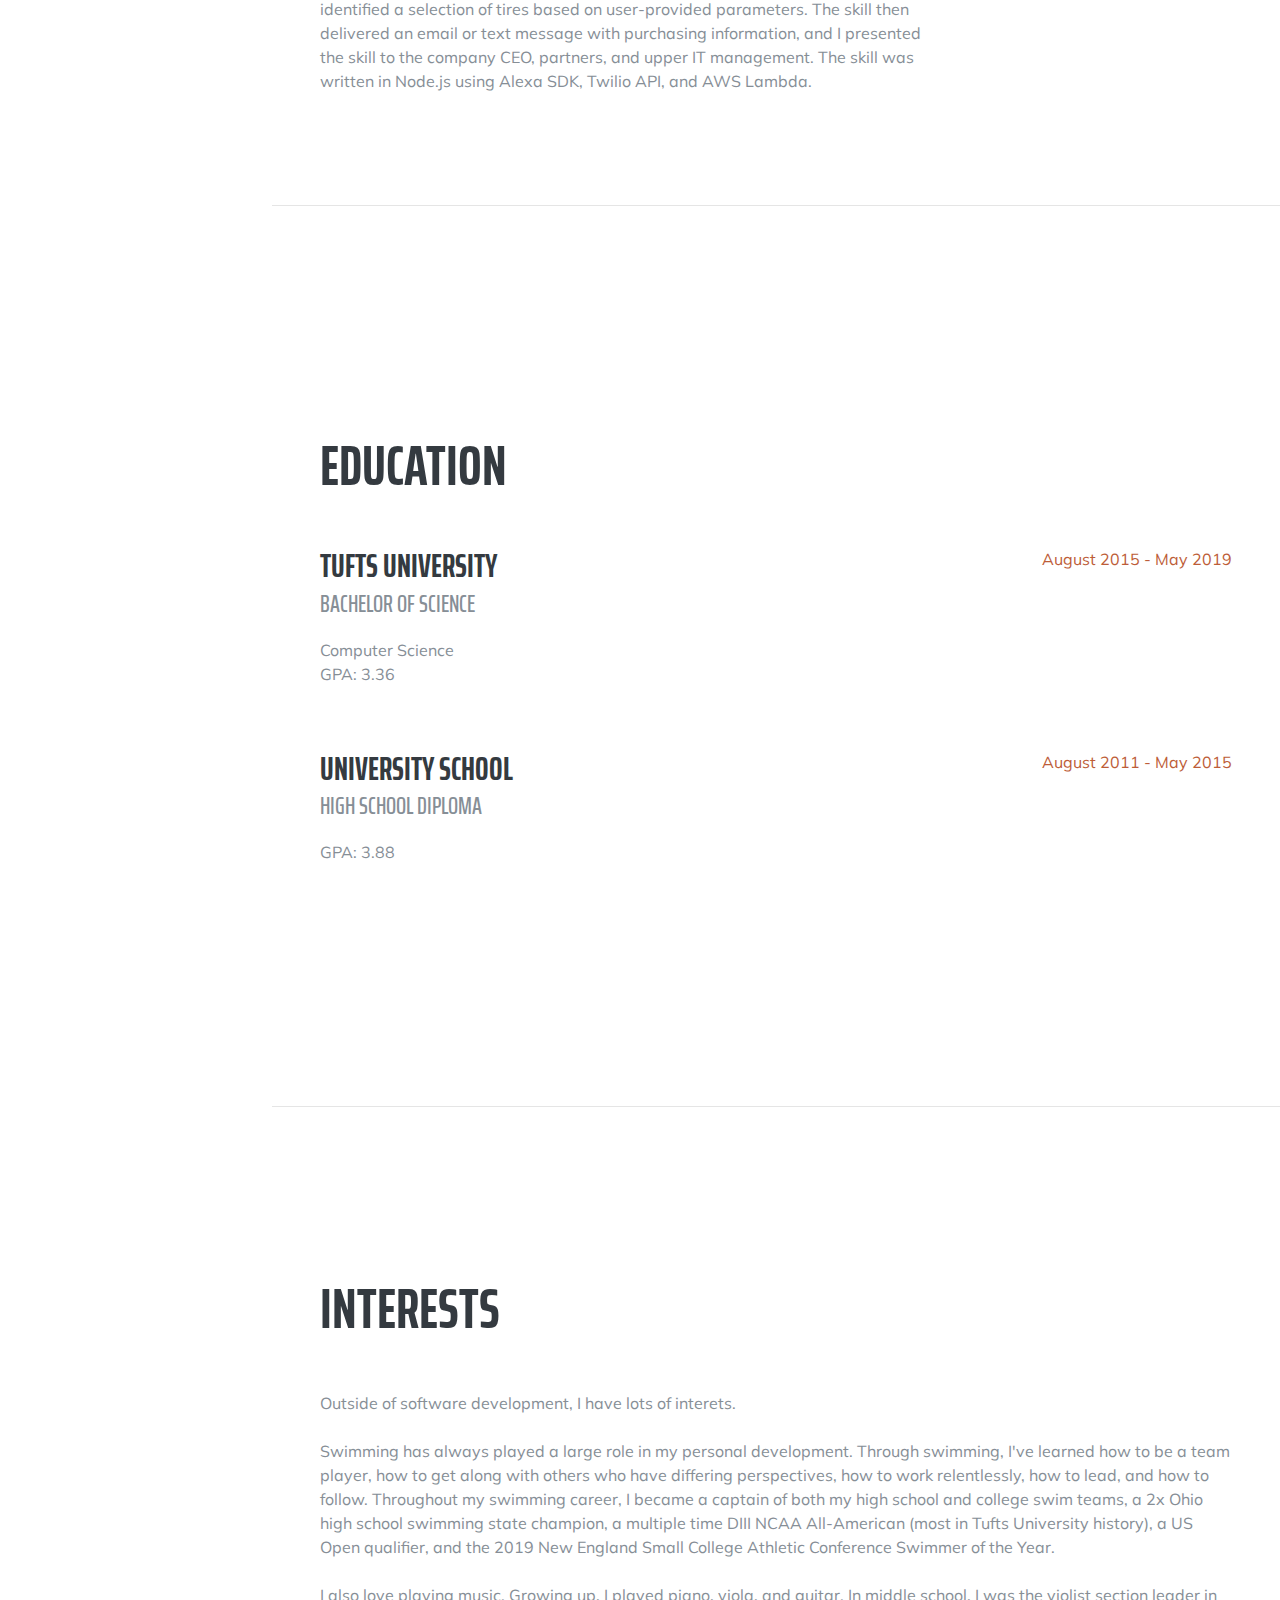
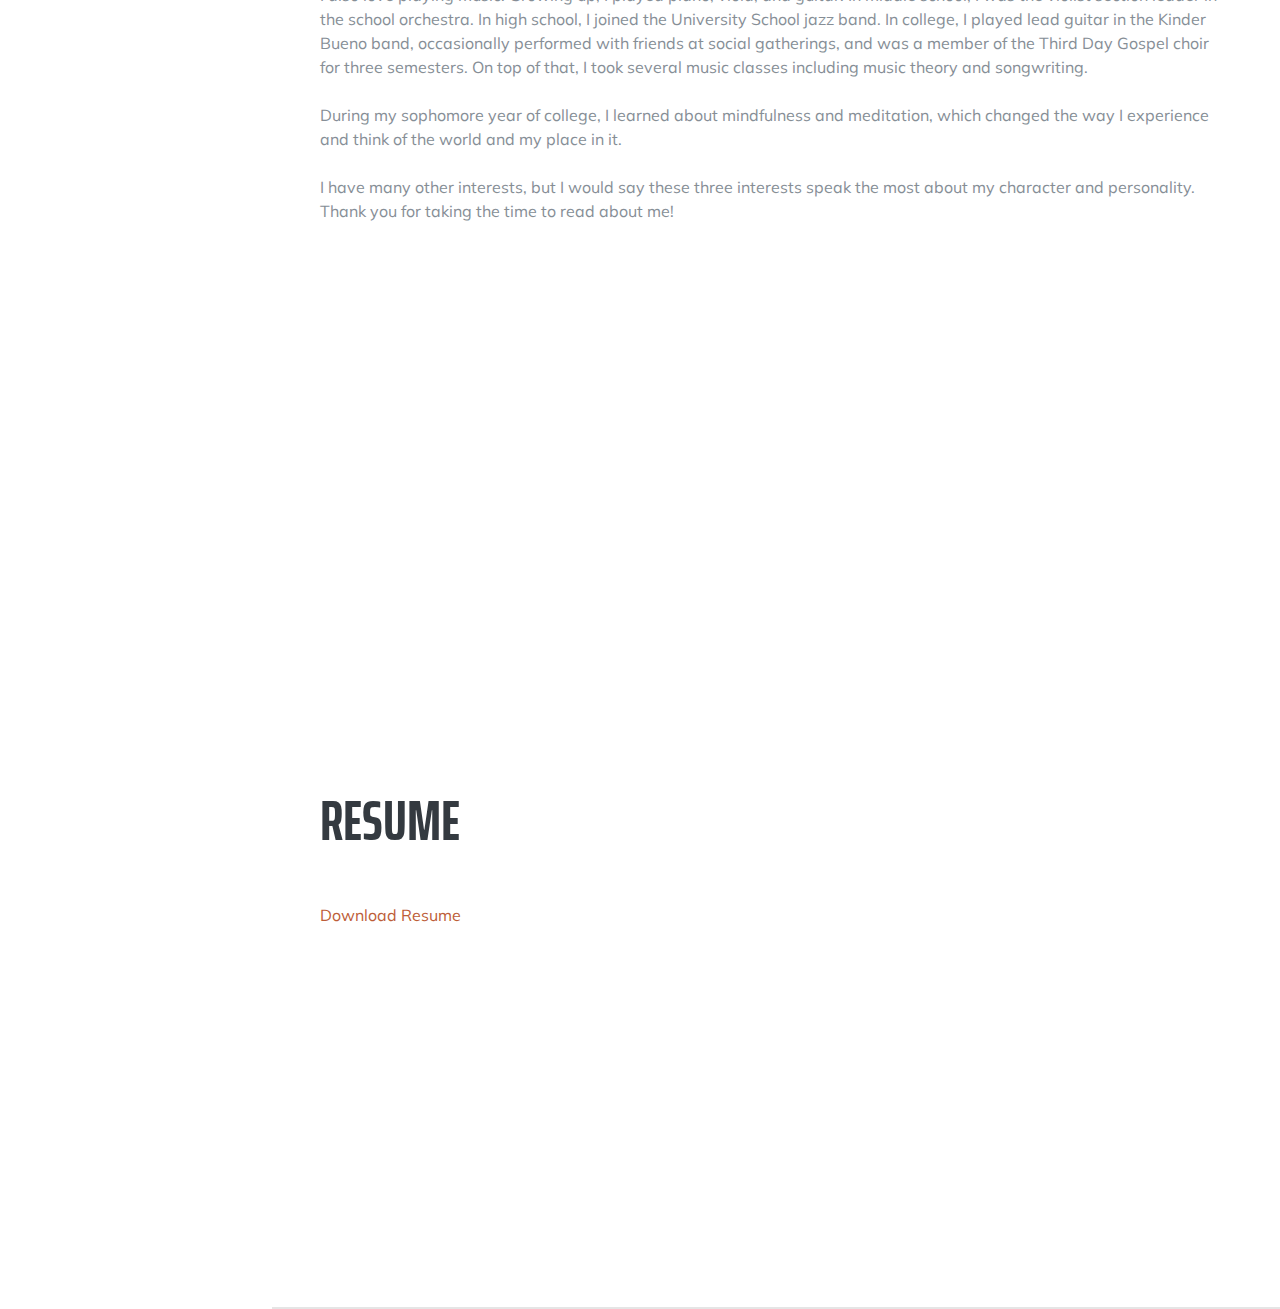
==== commit 614e6339: "minor content change" ====
--- a/index.html
+++ b/index.html
@@ -65,7 +65,7 @@
         <div class="subheading mb-5">31675 Creekside Drive · Pepper Pike, OH 44124 · (216)789-7838 ·
           <a href="mailto:name@email.com">kingsley.bowen@gmail.com</a>
         </div>
-        <p class="lead mb-5"> Hi, welcome to my page! I am a hardworking software developer actively seeking full-time employment, and I am willing to relocate around the country for the right fit. I am looking for an inspiring team lead, smaller team environments, and opportunities to work on blockchain development, backend programming, or cloud services. I am advanced in C, C++, and Python 3, and I have experience with Javascript, Node.js, git, HTML, and CSS. I have two primary goals: to maximize my growth potential as software developer and to be a difference maker for the team I ultimately join. </p>
+        <p class="lead mb-5"> Hi, welcome to my page! I am a hardworking software developer actively seeking full-time employment, and I am willing to relocate around the country for the right fit. I am looking for an inspiring team lead, smaller team environments, and opportunities to work on blockchain development, backend programming, or computer vision. I am advanced in C, C++, and Python 3, and I have experience with Javascript, Node.js, git, HTML, and CSS. I have two primary goals: to maximize my growth potential as software developer and to be a difference maker for the team I ultimately join. </p>
         <div class="social-icons">
           <a href="https://www.linkedin.com/in/kingsleybowen/">
             <i class="fab fa-linkedin-in"></i>
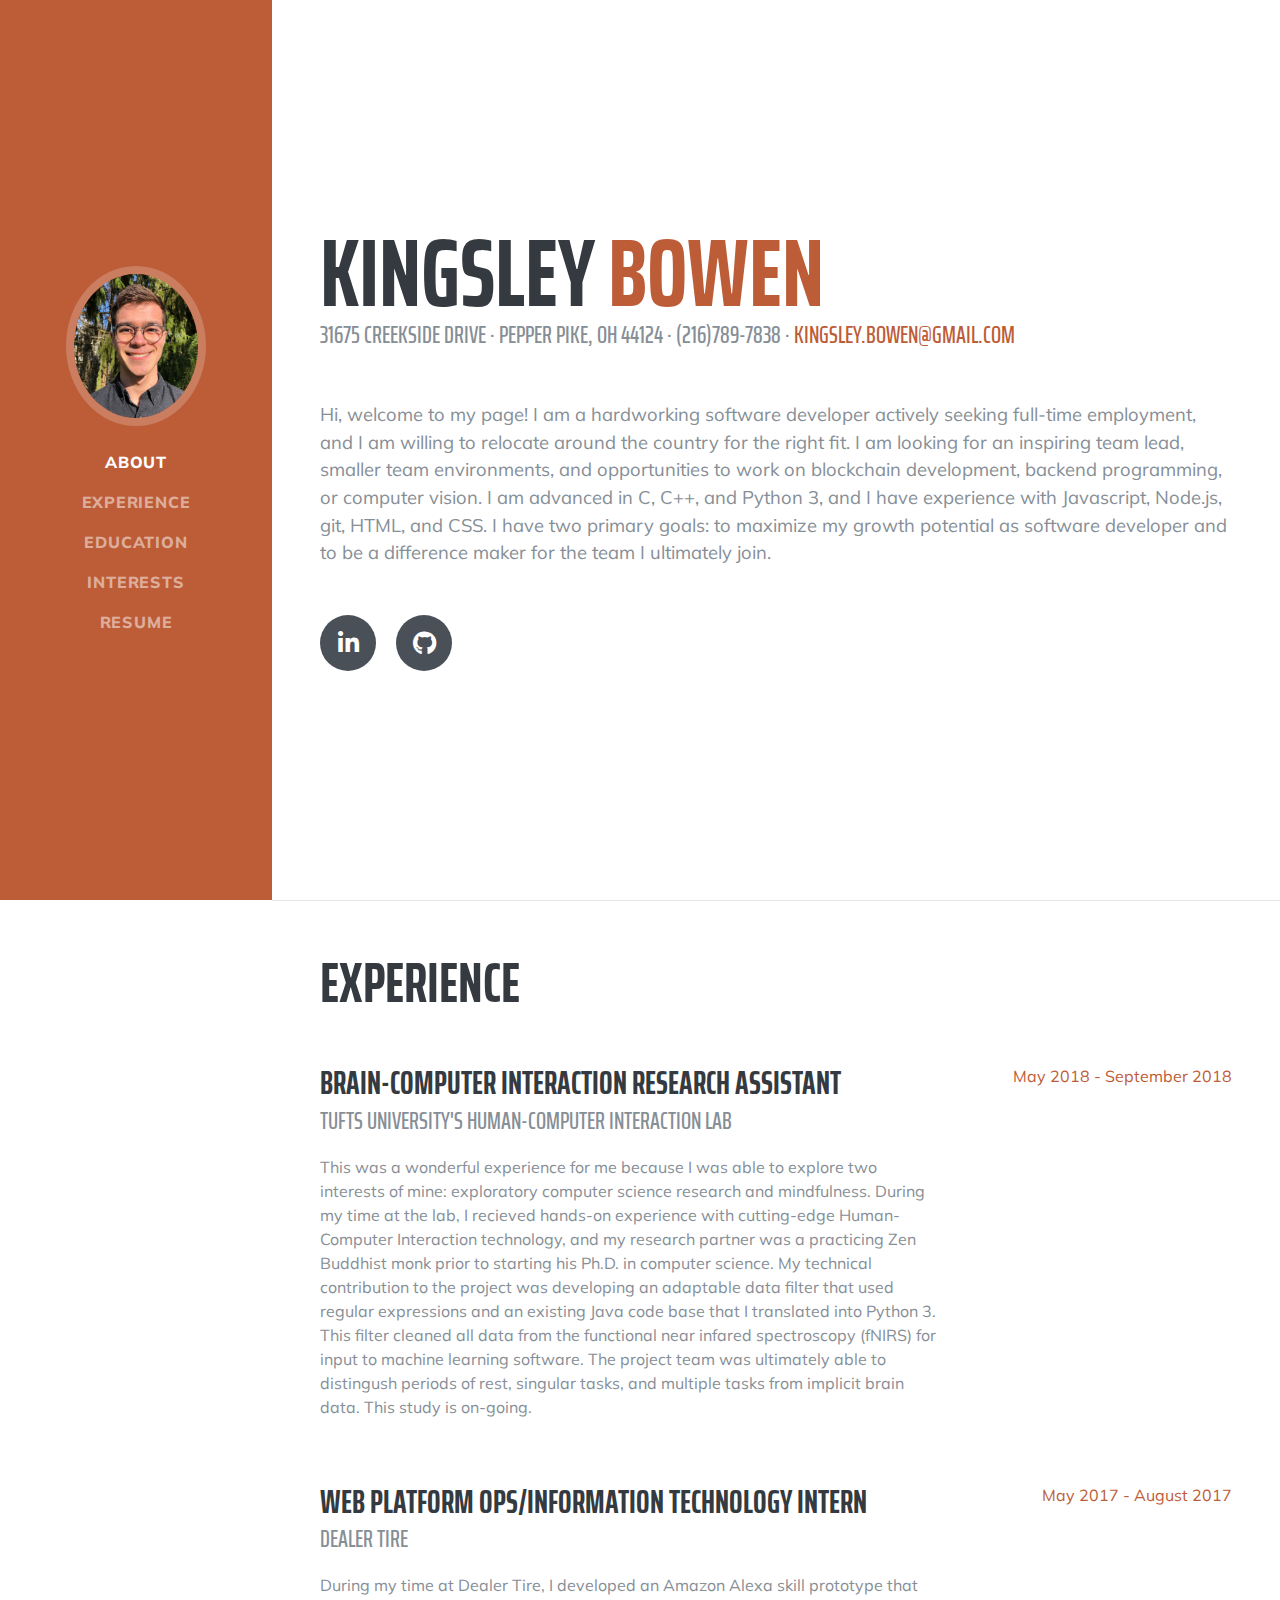
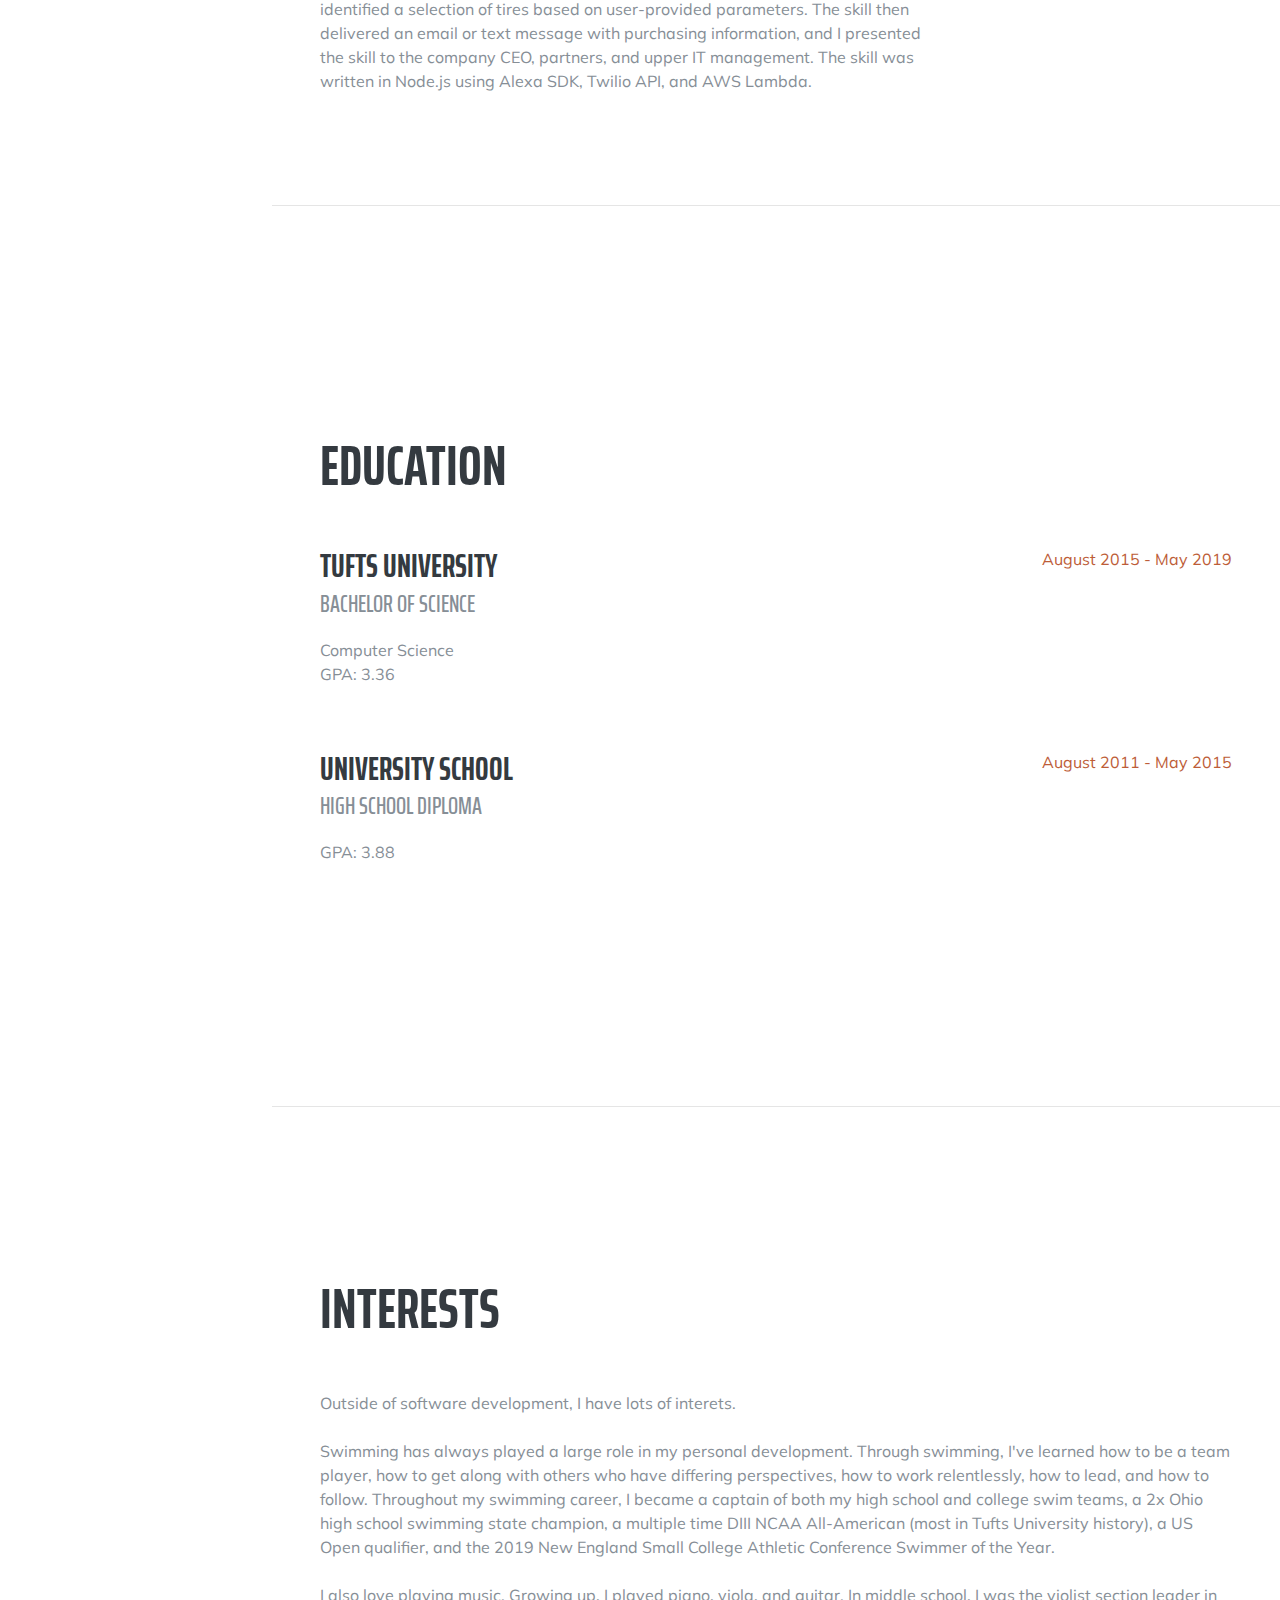
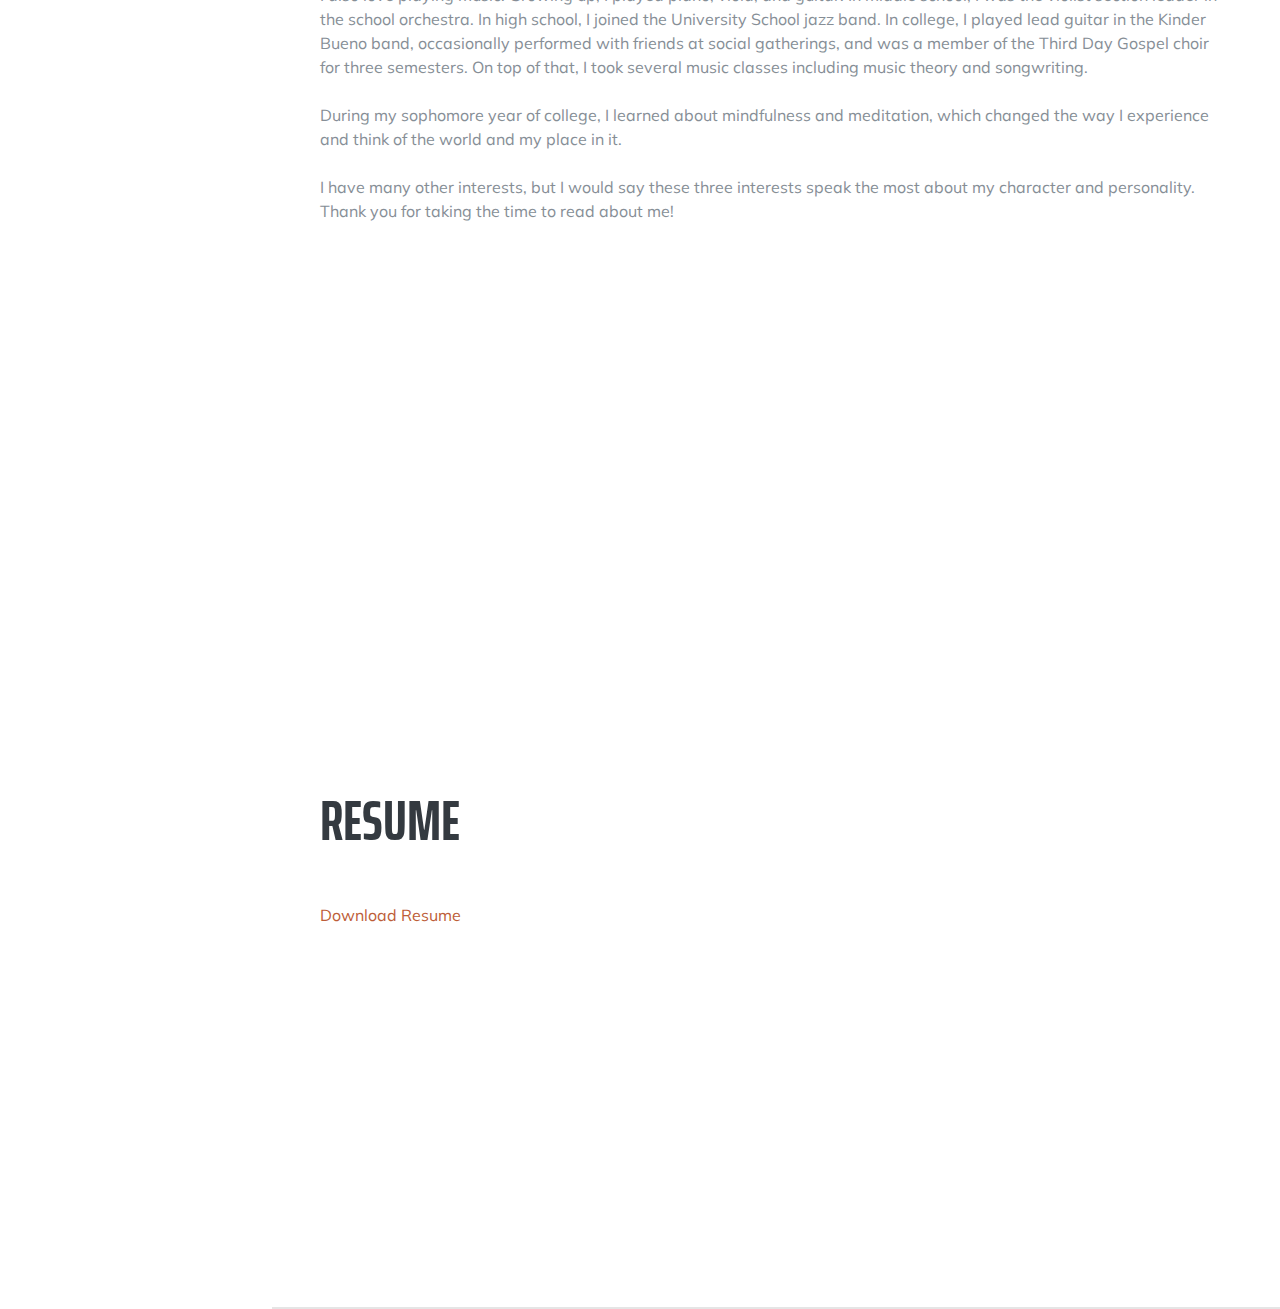
==== commit 8c37ba1e: "removed facebook" ====
--- a/index.html
+++ b/index.html
@@ -72,9 +72,6 @@
           </a>
           <a href="https://github.com/Kingsleydb">
             <i class="fab fa-github"></i>
-          </a>
-          <a href="https://www.facebook.com/kingsley.bowen.1">
-            <i class="fab fa-facebook-f"></i>
           </a>
         </div>
       </div>
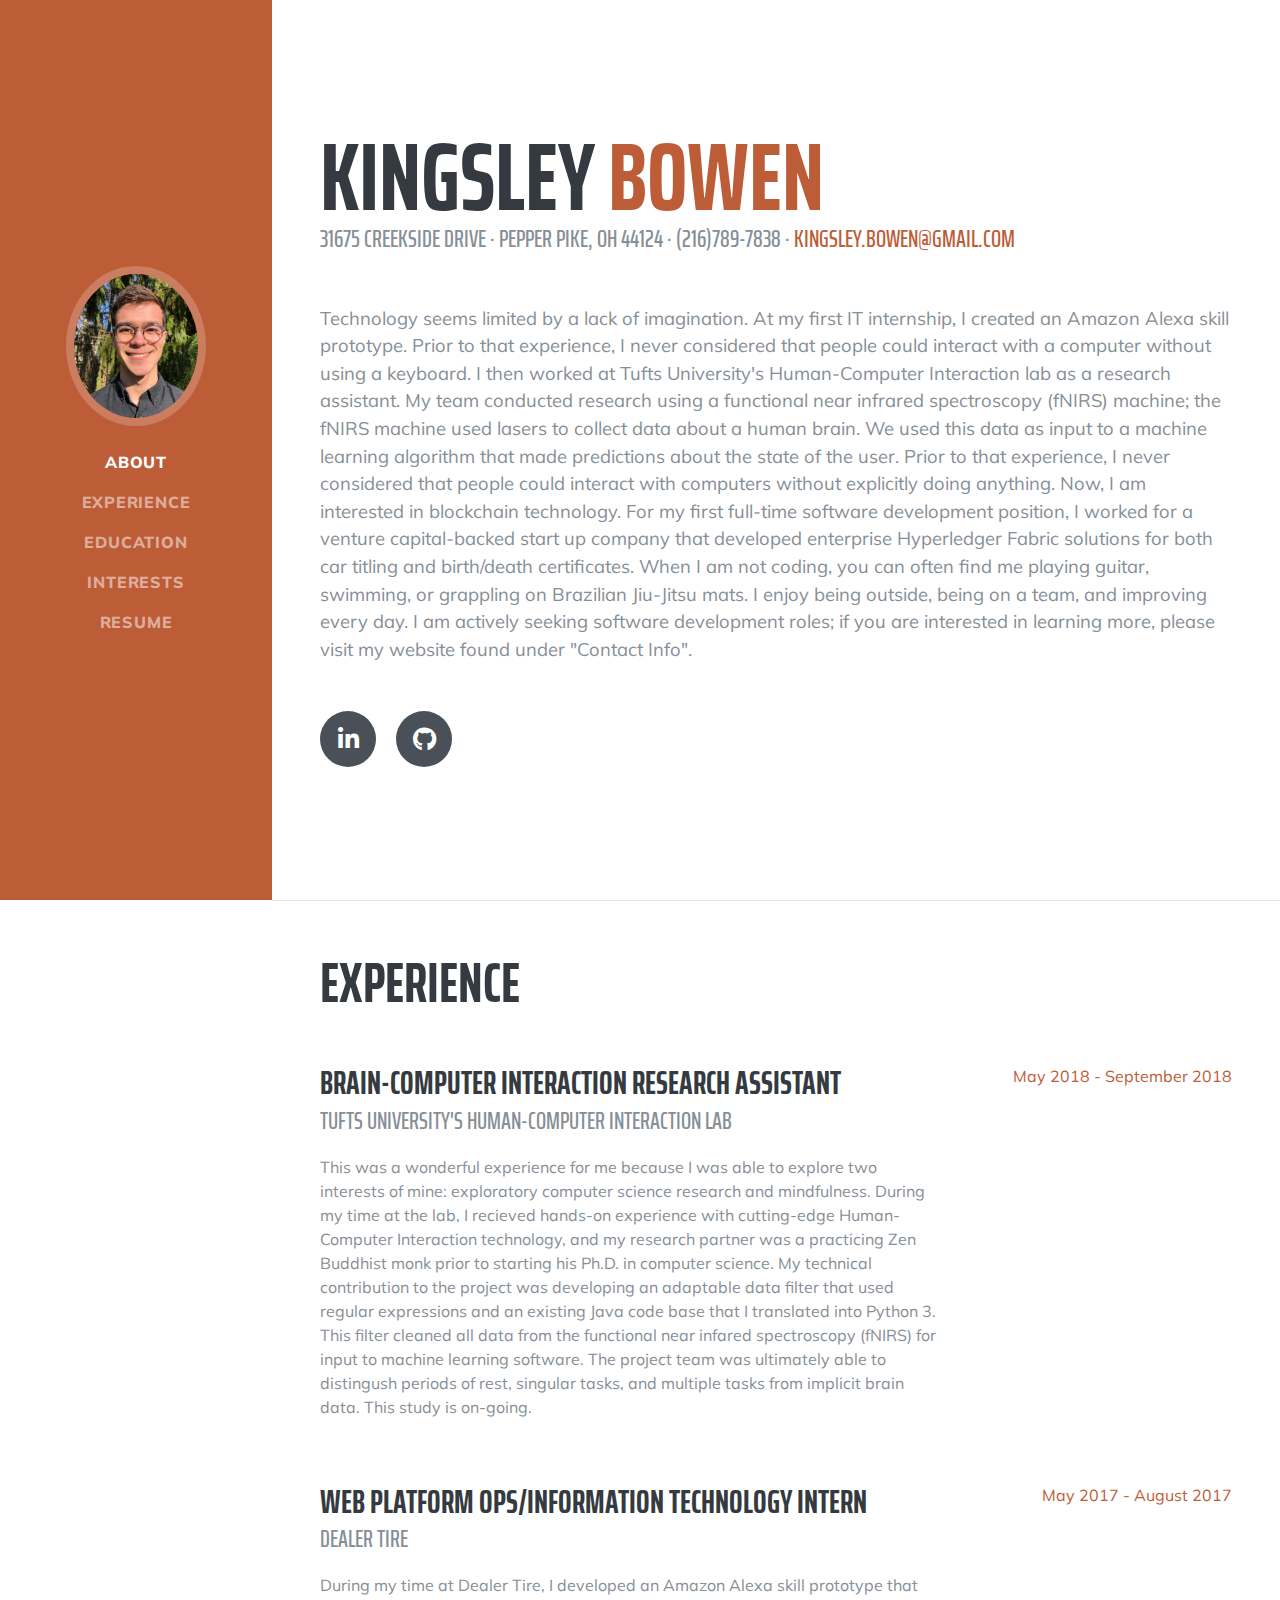
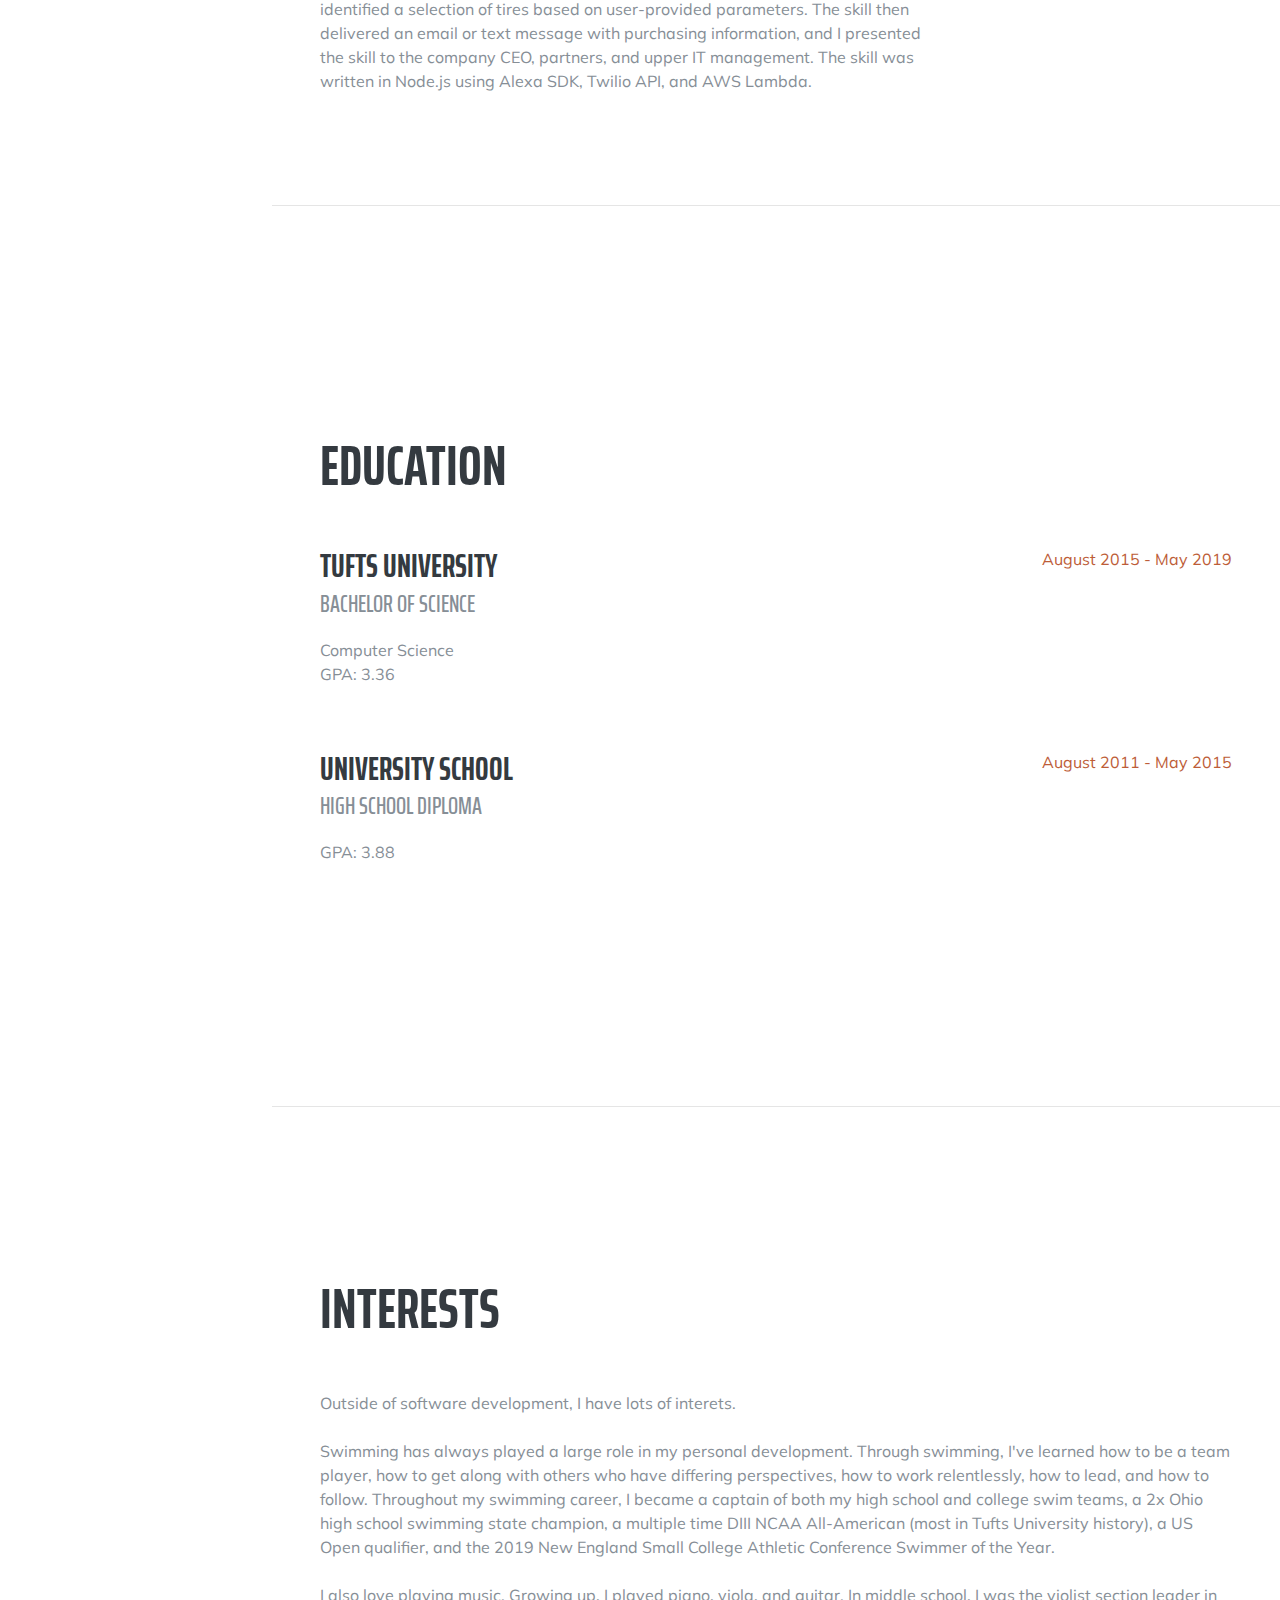
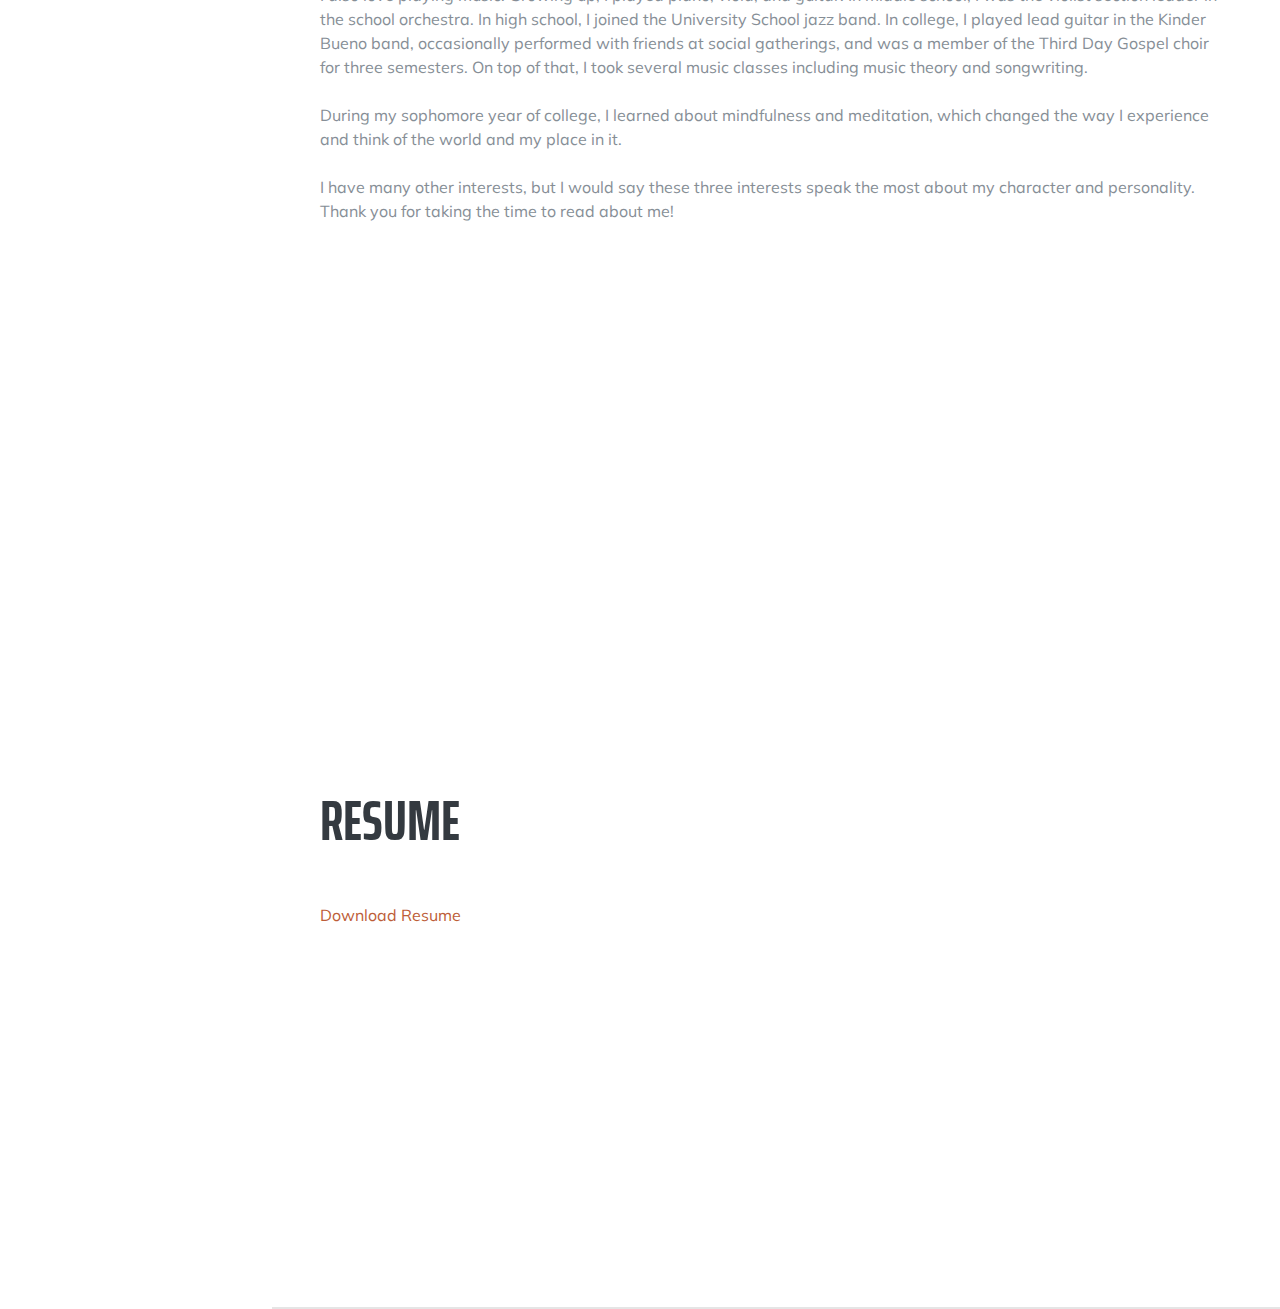
==== commit b9c25398: "changing intro" ====
--- a/index.html
+++ b/index.html
@@ -65,7 +65,17 @@
         <div class="subheading mb-5">31675 Creekside Drive · Pepper Pike, OH 44124 · (216)789-7838 ·
           <a href="mailto:name@email.com">kingsley.bowen@gmail.com</a>
         </div>
-        <p class="lead mb-5"> Hi, welcome to my page! I am a hardworking software developer actively seeking full-time employment, and I am willing to relocate around the country for the right fit. I am looking for an inspiring team lead, smaller team environments, and opportunities to work on blockchain development, backend programming, or computer vision. I am advanced in C, C++, and Python 3, and I have experience with Javascript, Node.js, git, HTML, and CSS. I have two primary goals: to maximize my growth potential as software developer and to be a difference maker for the team I ultimately join. </p>
+        <p class="lead mb-5"> Technology seems limited by a lack of imagination.
+
+At my first IT internship, I created an Amazon Alexa skill prototype. Prior to that experience, I never considered that people could interact with a computer without using a keyboard.
+
+I then worked at Tufts University's Human-Computer Interaction lab as a research assistant. My team conducted research using a functional near infrared spectroscopy (fNIRS) machine; the fNIRS machine used lasers to collect data about a human brain. We used this data as input to a machine learning algorithm that made predictions about the state of the user. Prior to that experience, I never considered that people could interact with computers without explicitly doing anything.
+
+Now, I am interested in blockchain technology. For my first full-time software development position, I worked for a venture capital-backed start up company that developed enterprise Hyperledger Fabric solutions for both car titling and birth/death certificates.
+
+When I am not coding, you can often find me playing guitar, swimming, or grappling on Brazilian Jiu-Jitsu mats. I enjoy being outside, being on a team, and improving every day.
+
+I am actively seeking software development roles; if you are interested in learning more, please visit my website found under "Contact Info". 
         <div class="social-icons">
           <a href="https://www.linkedin.com/in/kingsleybowen/">
             <i class="fab fa-linkedin-in"></i>
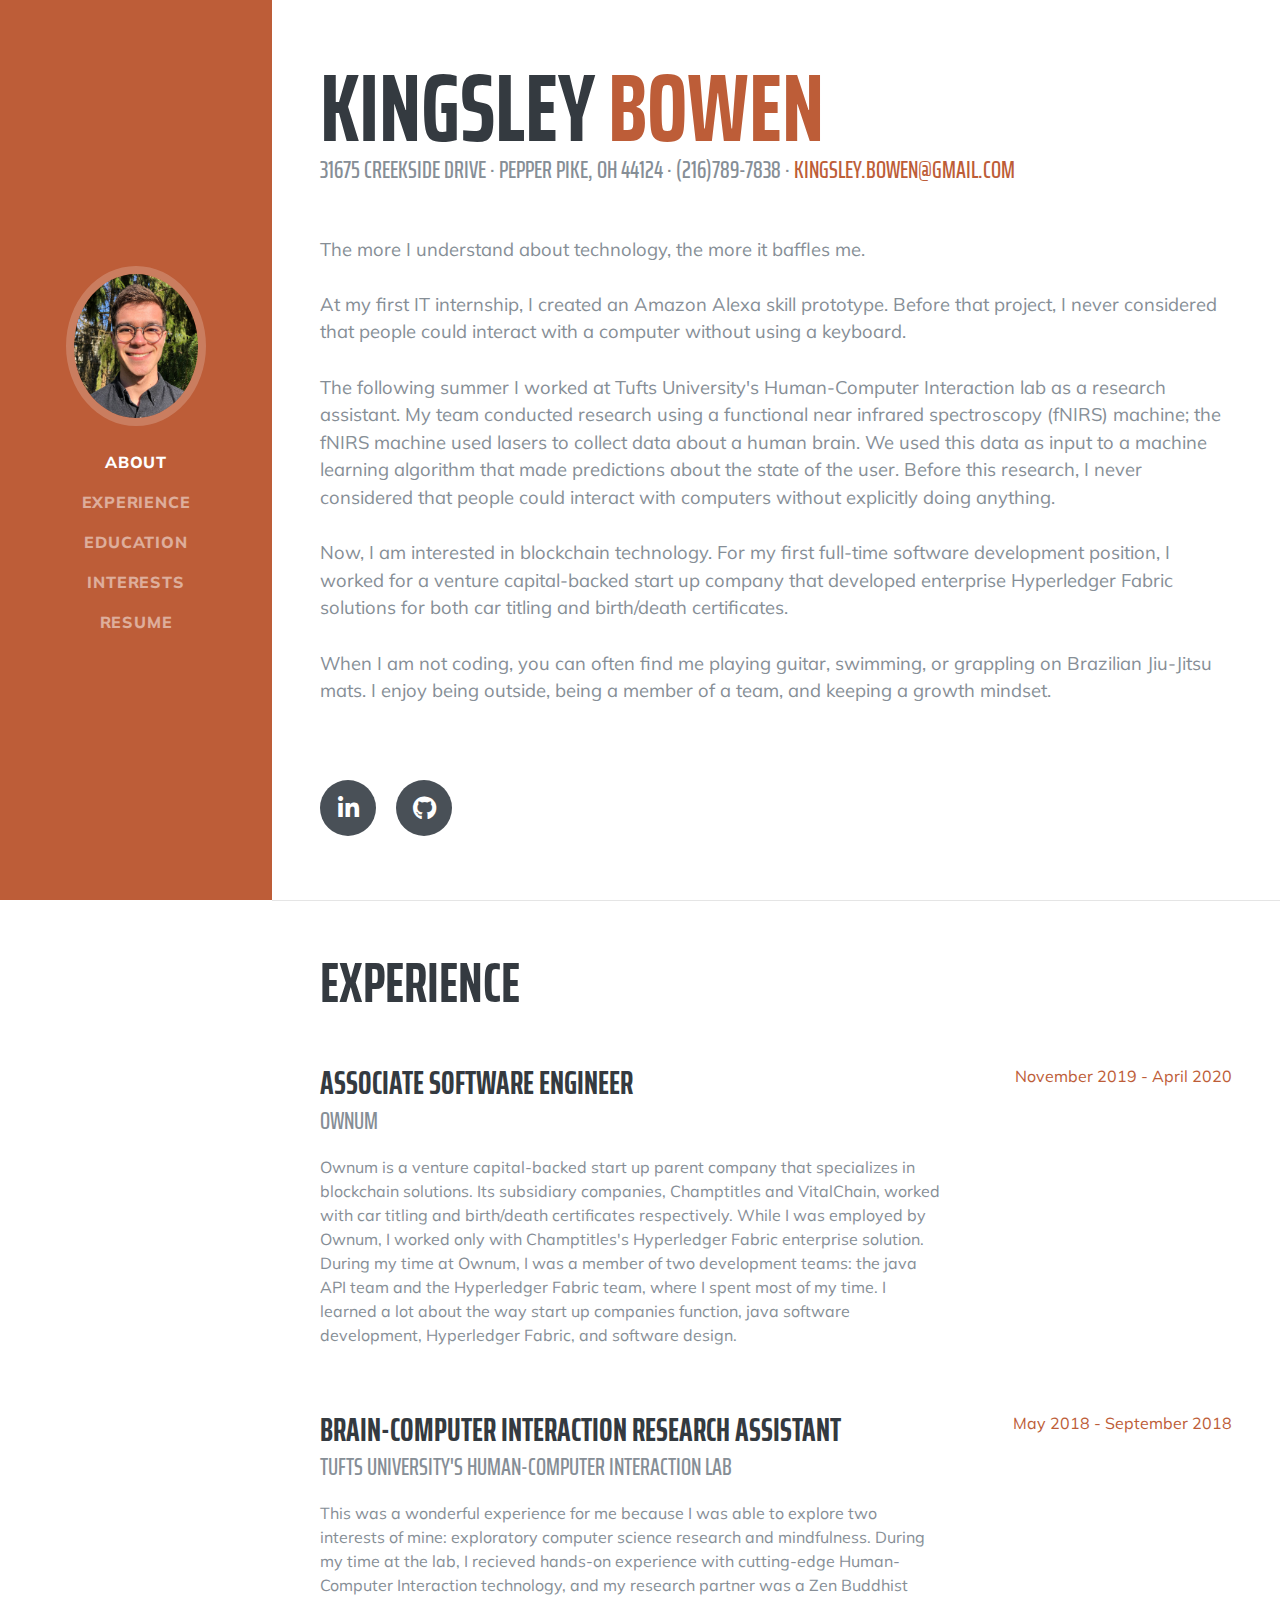
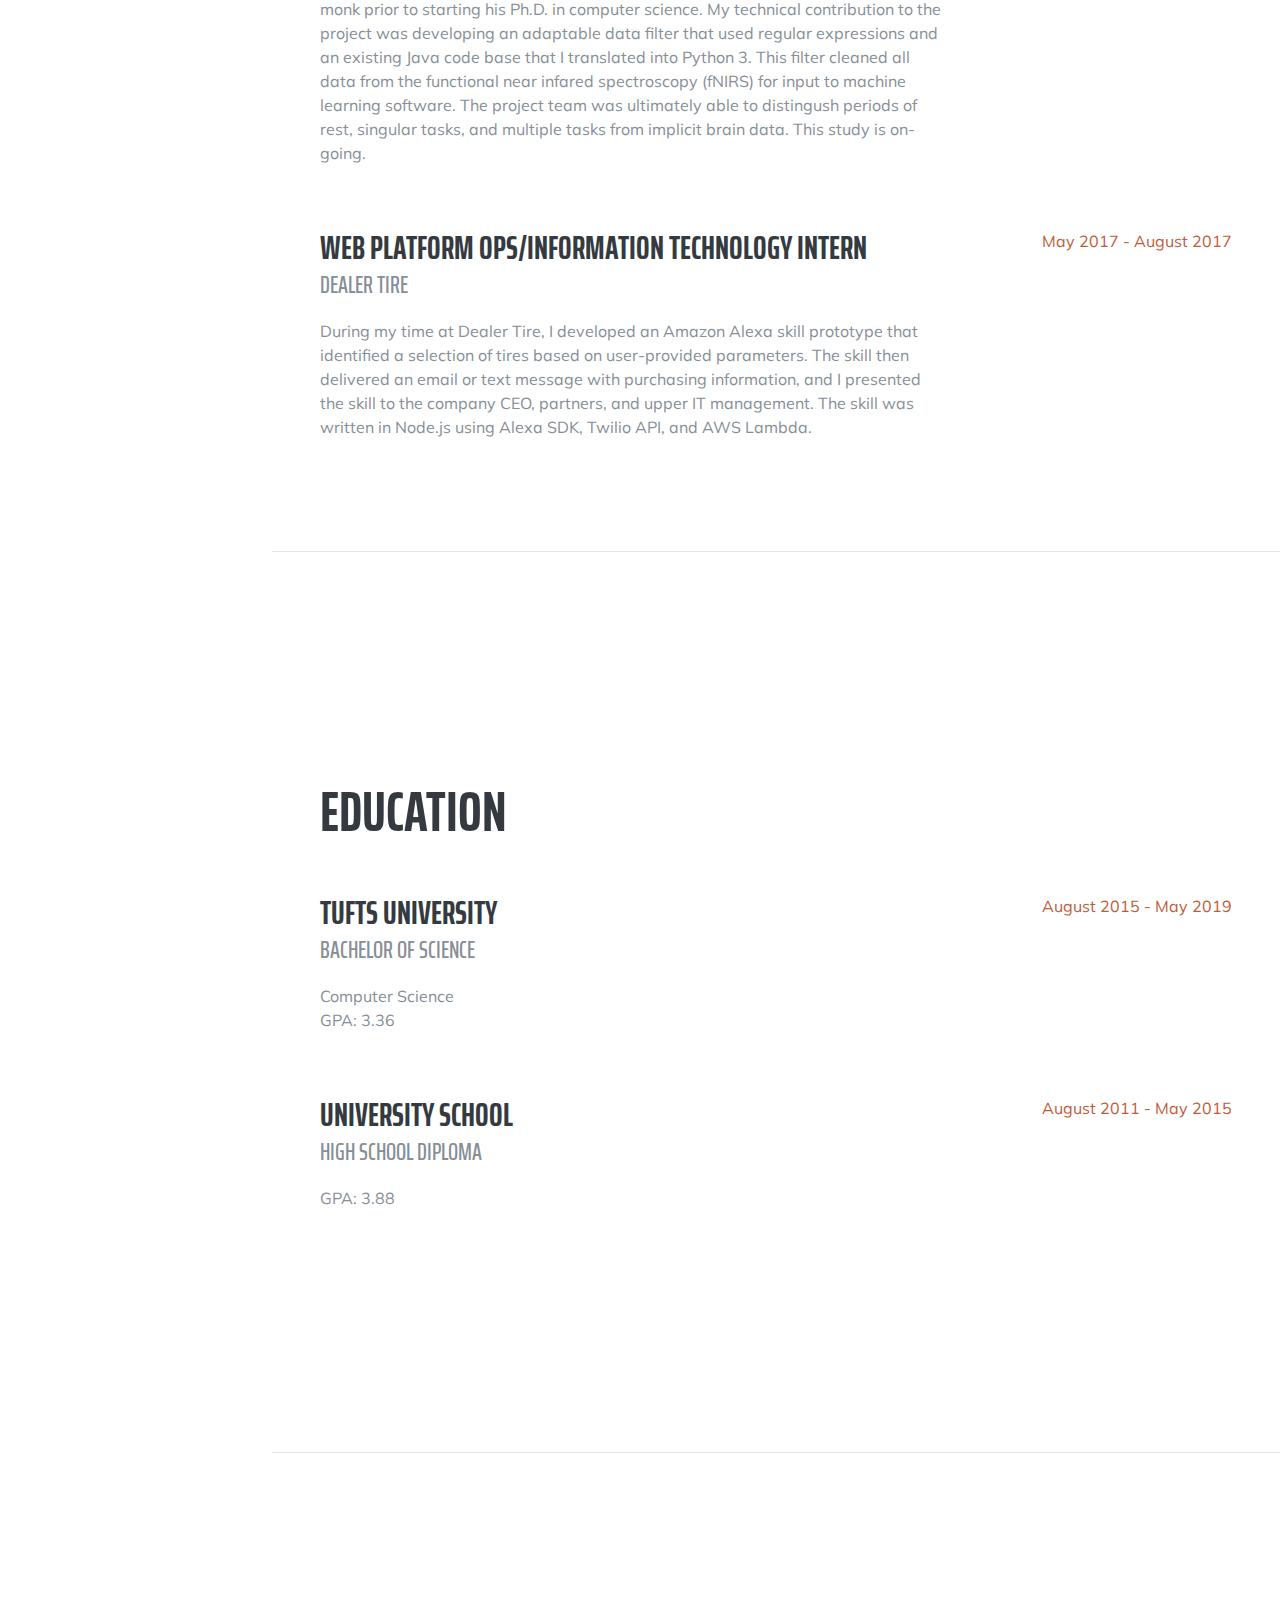
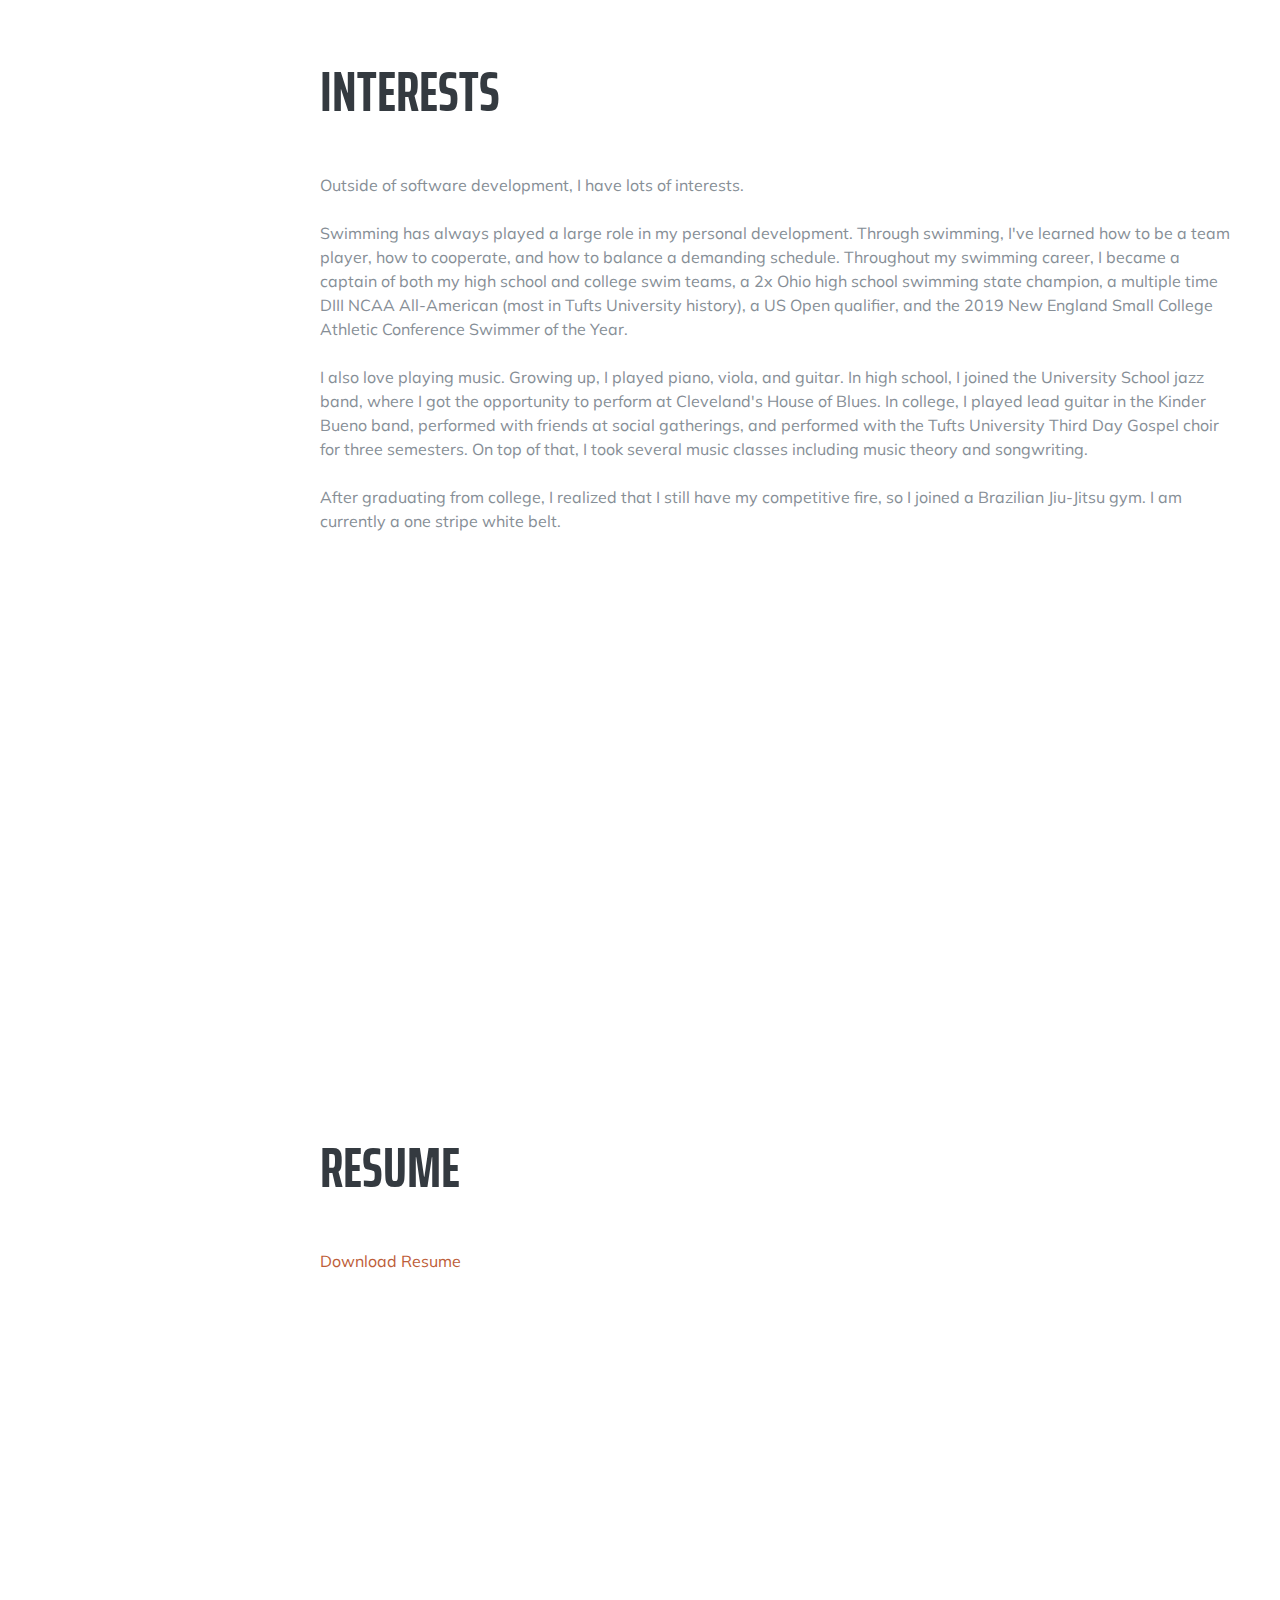
==== commit 3b36f4f7: "updated html contents" ====
--- a/index.html
+++ b/index.html
@@ -65,17 +65,17 @@
         <div class="subheading mb-5">31675 Creekside Drive · Pepper Pike, OH 44124 · (216)789-7838 ·
           <a href="mailto:name@email.com">kingsley.bowen@gmail.com</a>
         </div>
-        <p class="lead mb-5"> Technology seems limited by a lack of imagination.
-
-At my first IT internship, I created an Amazon Alexa skill prototype. Prior to that experience, I never considered that people could interact with a computer without using a keyboard.
-
-I then worked at Tufts University's Human-Computer Interaction lab as a research assistant. My team conducted research using a functional near infrared spectroscopy (fNIRS) machine; the fNIRS machine used lasers to collect data about a human brain. We used this data as input to a machine learning algorithm that made predictions about the state of the user. Prior to that experience, I never considered that people could interact with computers without explicitly doing anything.
-
-Now, I am interested in blockchain technology. For my first full-time software development position, I worked for a venture capital-backed start up company that developed enterprise Hyperledger Fabric solutions for both car titling and birth/death certificates.
-
-When I am not coding, you can often find me playing guitar, swimming, or grappling on Brazilian Jiu-Jitsu mats. I enjoy being outside, being on a team, and improving every day.
-
-I am actively seeking software development roles; if you are interested in learning more, please visit my website found under "Contact Info". 
+        <p class="lead mb-5"> 
+        The more I understand about technology, the more it baffles me. </br> </br>
+
+At my first IT internship, I created an Amazon Alexa skill prototype. Before that project, I never considered that people could interact with a computer without using a keyboard.</br> </br>
+
+The following summer I worked at Tufts University's Human-Computer Interaction lab as a research assistant. My team conducted research using a functional near infrared spectroscopy (fNIRS) machine; the fNIRS machine used lasers to collect data about a human brain. We used this data as input to a machine learning algorithm that made predictions about the state of the user. Before this research, I never considered that people could interact with computers without explicitly doing anything. </br></br>
+
+Now, I am interested in blockchain technology. For my first full-time software development position, I worked for a venture capital-backed start up company that developed enterprise Hyperledger Fabric solutions for both car titling and birth/death certificates.</br></br>
+
+When I am not coding, you can often find me playing guitar, swimming, or grappling on Brazilian Jiu-Jitsu mats. I enjoy being outside, being a member of a team, and keeping a growth mindset.</br></br>
+
         <div class="social-icons">
           <a href="https://www.linkedin.com/in/kingsleybowen/">
             <i class="fab fa-linkedin-in"></i>
@@ -95,9 +95,20 @@
 
         <div class="resume-item d-flex flex-column flex-md-row justify-content-between mb-5">
           <div class="resume-content">
+            <h3 class="mb-0">Associate Software Engineer</h3>
+            <div class="subheading mb-3">Ownum</div>
+            <p> Ownum is a venture capital-backed start up parent company that specializes in blockchain solutions. Its subsidiary companies, Champtitles and VitalChain, worked with car titling and birth/death certificates respectively. While I was employed by Ownum, I worked only with Champtitles's Hyperledger Fabric enterprise solution. During my time at Ownum, I was a member of two development teams: the java API team and the Hyperledger Fabric team, where I spent most of my time. I learned a lot about the way start up companies function, java software development, Hyperledger Fabric, and software design. </p>
+          </div>
+          <div class="resume-date text-md-right">
+            <span class="text-primary">November 2019 - April 2020</span>
+          </div>
+        </div>
+
+        <div class="resume-item d-flex flex-column flex-md-row justify-content-between mb-5">
+          <div class="resume-content">
             <h3 class="mb-0">Brain-Computer Interaction Research Assistant</h3>
             <div class="subheading mb-3">Tufts University's Human-Computer Interaction Lab</div>
-            <p> This was a wonderful experience for me because I was able to explore two interests of mine: exploratory computer science research and mindfulness. During my time at the lab, I recieved hands-on experience with cutting-edge Human-Computer Interaction technology, and my research partner was a practicing Zen Buddhist monk prior to starting his Ph.D. in computer science. My technical contribution to the project was developing an adaptable data filter that used regular expressions and an existing Java code base that I translated into Python 3. This filter cleaned all data from the functional near infared spectroscopy (fNIRS) for input to machine learning software. The project team was ultimately able to distingush periods of rest, singular tasks, and multiple tasks from implicit brain data. This study is on-going. </p>
+            <p> This was a wonderful experience for me because I was able to explore two interests of mine: exploratory computer science research and mindfulness. During my time at the lab, I recieved hands-on experience with cutting-edge Human-Computer Interaction technology, and my research partner was a Zen Buddhist monk prior to starting his Ph.D. in computer science. My technical contribution to the project was developing an adaptable data filter that used regular expressions and an existing Java code base that I translated into Python 3. This filter cleaned all data from the functional near infared spectroscopy (fNIRS) for input to machine learning software. The project team was ultimately able to distingush periods of rest, singular tasks, and multiple tasks from implicit brain data. This study is on-going. </p>
           </div>
           <div class="resume-date text-md-right">
             <span class="text-primary">May 2018 - September 2018</span>
@@ -155,16 +166,14 @@
     <section class="resume-section p-3 p-lg-5 d-flex align-items-center" id="interests">
       <div class="w-100">
         <h2 class="mb-5">Interests</h2>
-        <p> Outside of software development, I have lots of interets. 
+        <p> Outside of software development, I have lots of interests. 
       
             <br> <br> 
-            Swimming has always played a large role in my personal development. Through swimming, I've learned how to be a team player, how to get along with others who have differing perspectives, how to work relentlessly, how to lead, and how to follow. Throughout my swimming career, I became a captain of both my high school and college swim teams, a 2x Ohio  high school swimming state champion, a multiple time DIII NCAA All-American (most in Tufts University history), a US Open qualifier, and the 2019 New England Small College Athletic Conference Swimmer of the Year. 
+            Swimming has always played a large role in my personal development. Through swimming, I've learned how to be a team player, how to cooperate, and how to balance a demanding schedule. Throughout my swimming career, I became a captain of both my high school and college swim teams, a 2x Ohio  high school swimming state champion, a multiple time DIII NCAA All-American (most in Tufts University history), a US Open qualifier, and the 2019 New England Small College Athletic Conference Swimmer of the Year. 
             <br> <br> 
-            I also love playing music. Growing up, I played piano, viola, and guitar. In middle school, I was the violist section leader in the school orchestra. In high school, I joined the University School jazz band. In college, I played lead guitar in the Kinder Bueno band, occasionally performed with friends at social gatherings, and was a member of the Third Day Gospel choir for three semesters. On top of that, I took several music classes including music theory and songwriting. 
-            <br> <br> 
-            During my sophomore year of college, I learned about mindfulness and meditation, which changed the way I experience and think of the world and my place in it. 
-            <br> <br> 
-            I have many other interests, but I would say these three interests speak the most about my character and personality. Thank you for taking the time to read about me!
+            I also love playing music. Growing up, I played piano, viola, and guitar. In high school, I joined the University School jazz band, where I got the opportunity to perform at Cleveland's House of Blues. In college, I played lead guitar in the Kinder Bueno band, performed with friends at social gatherings, and performed with the Tufts University Third Day Gospel choir for three semesters. On top of that, I took several music classes including music theory and songwriting. 
+            <br> <br>
+            After graduating from college, I realized that I still have my competitive fire, so I joined a Brazilian Jiu-Jitsu gym. I am currently a one stripe white belt.
 
         </p>
       </div>
